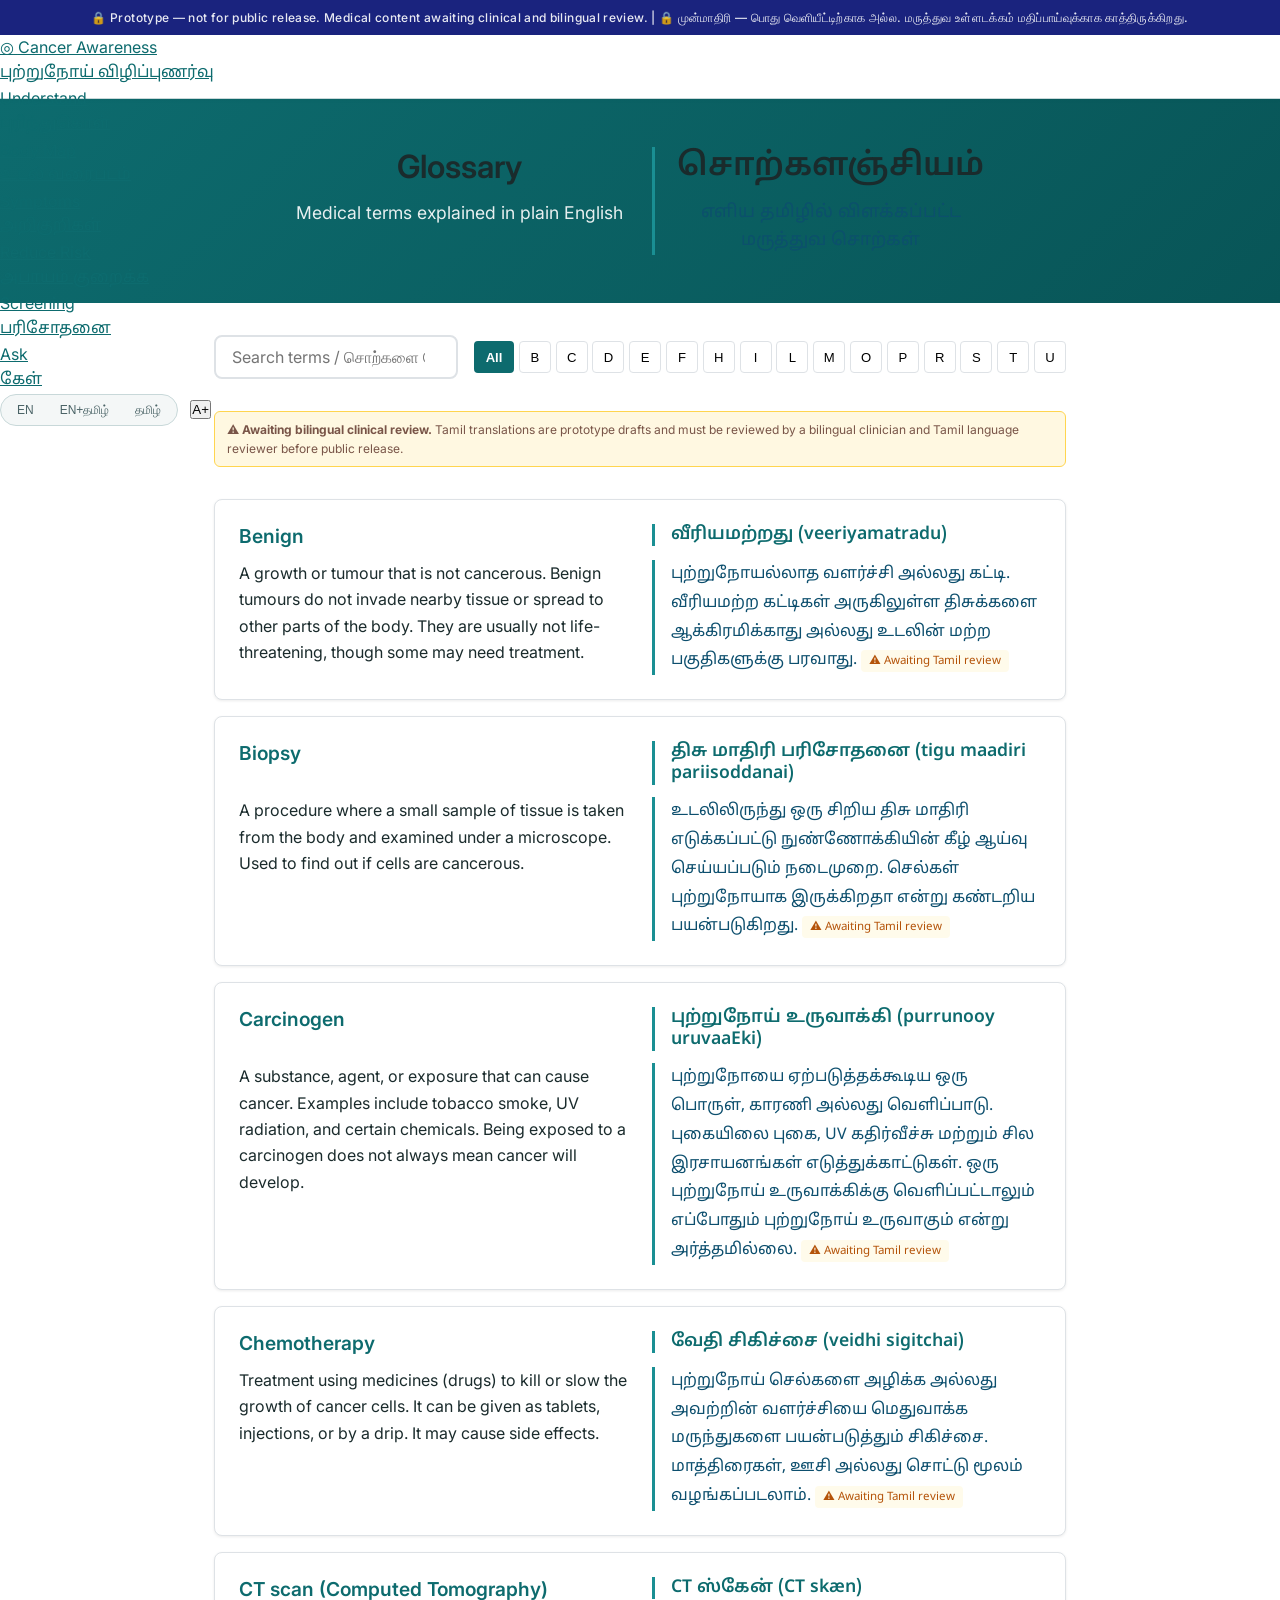
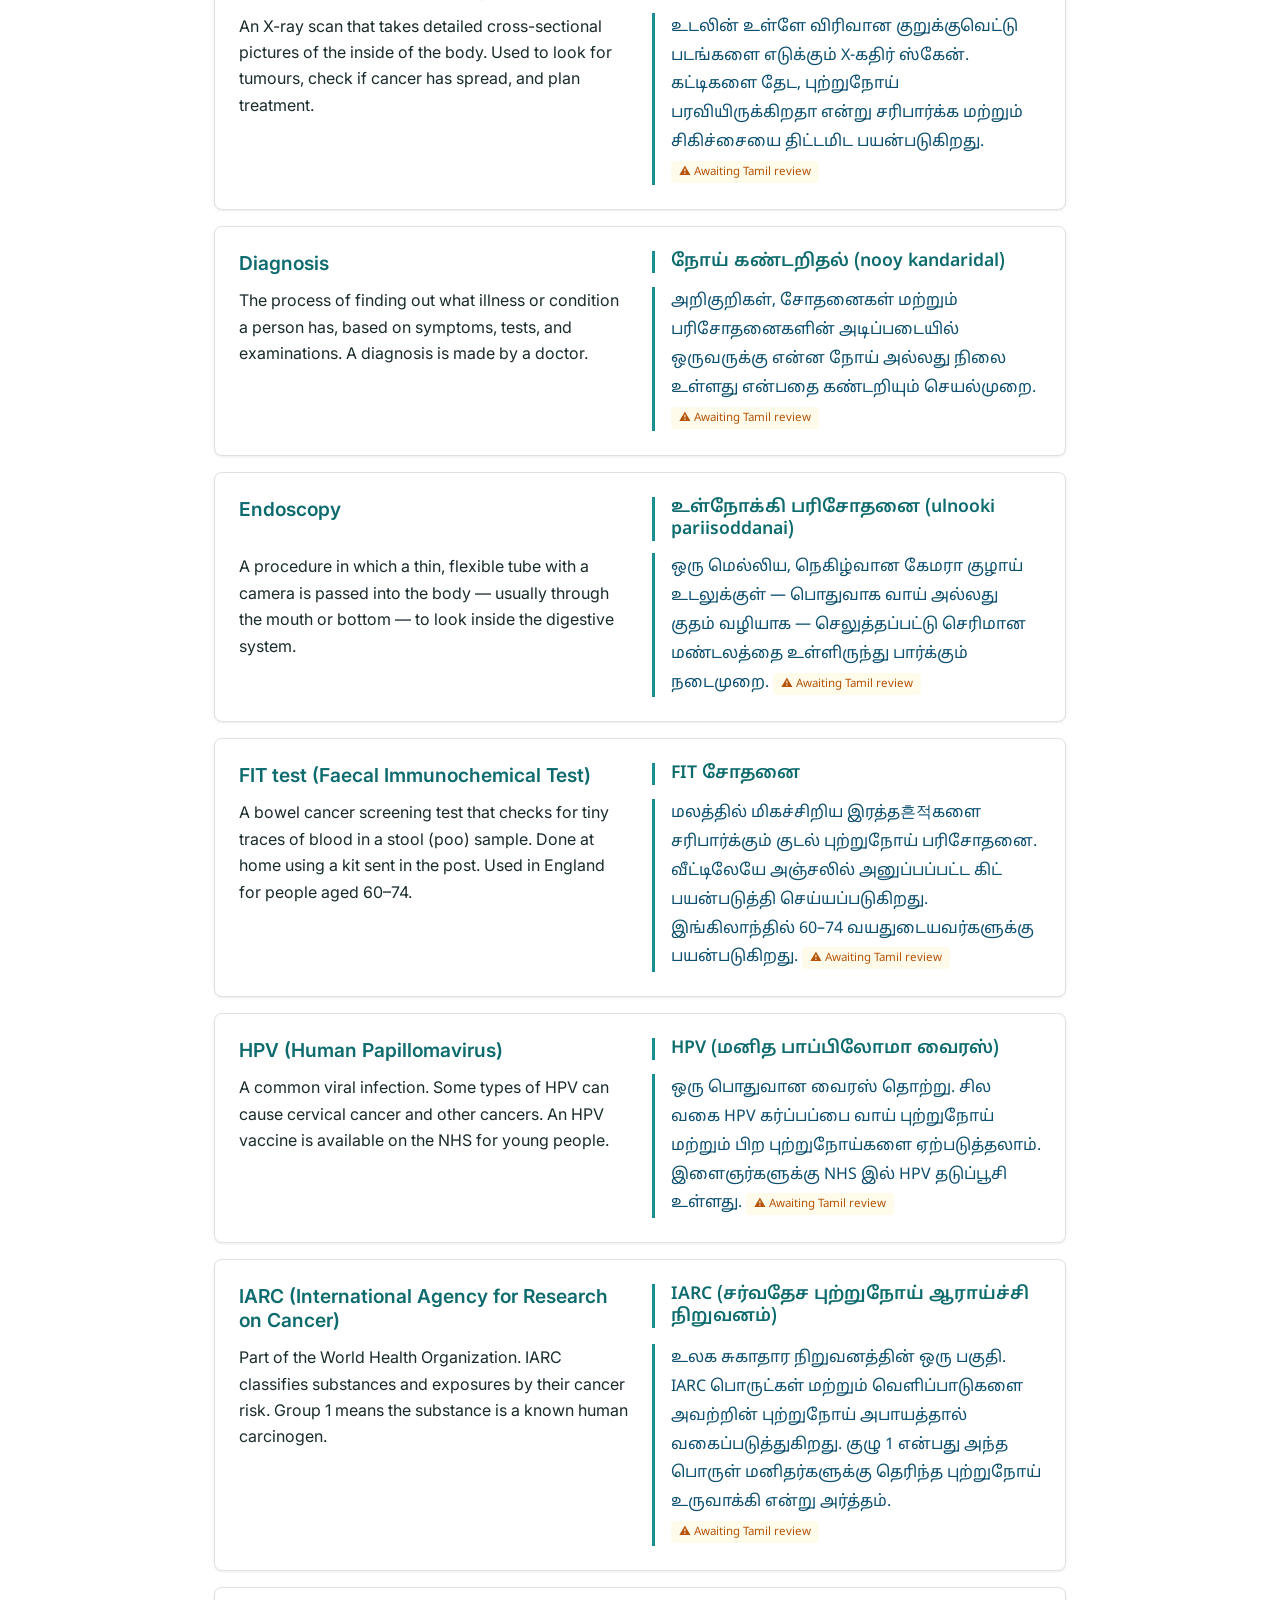
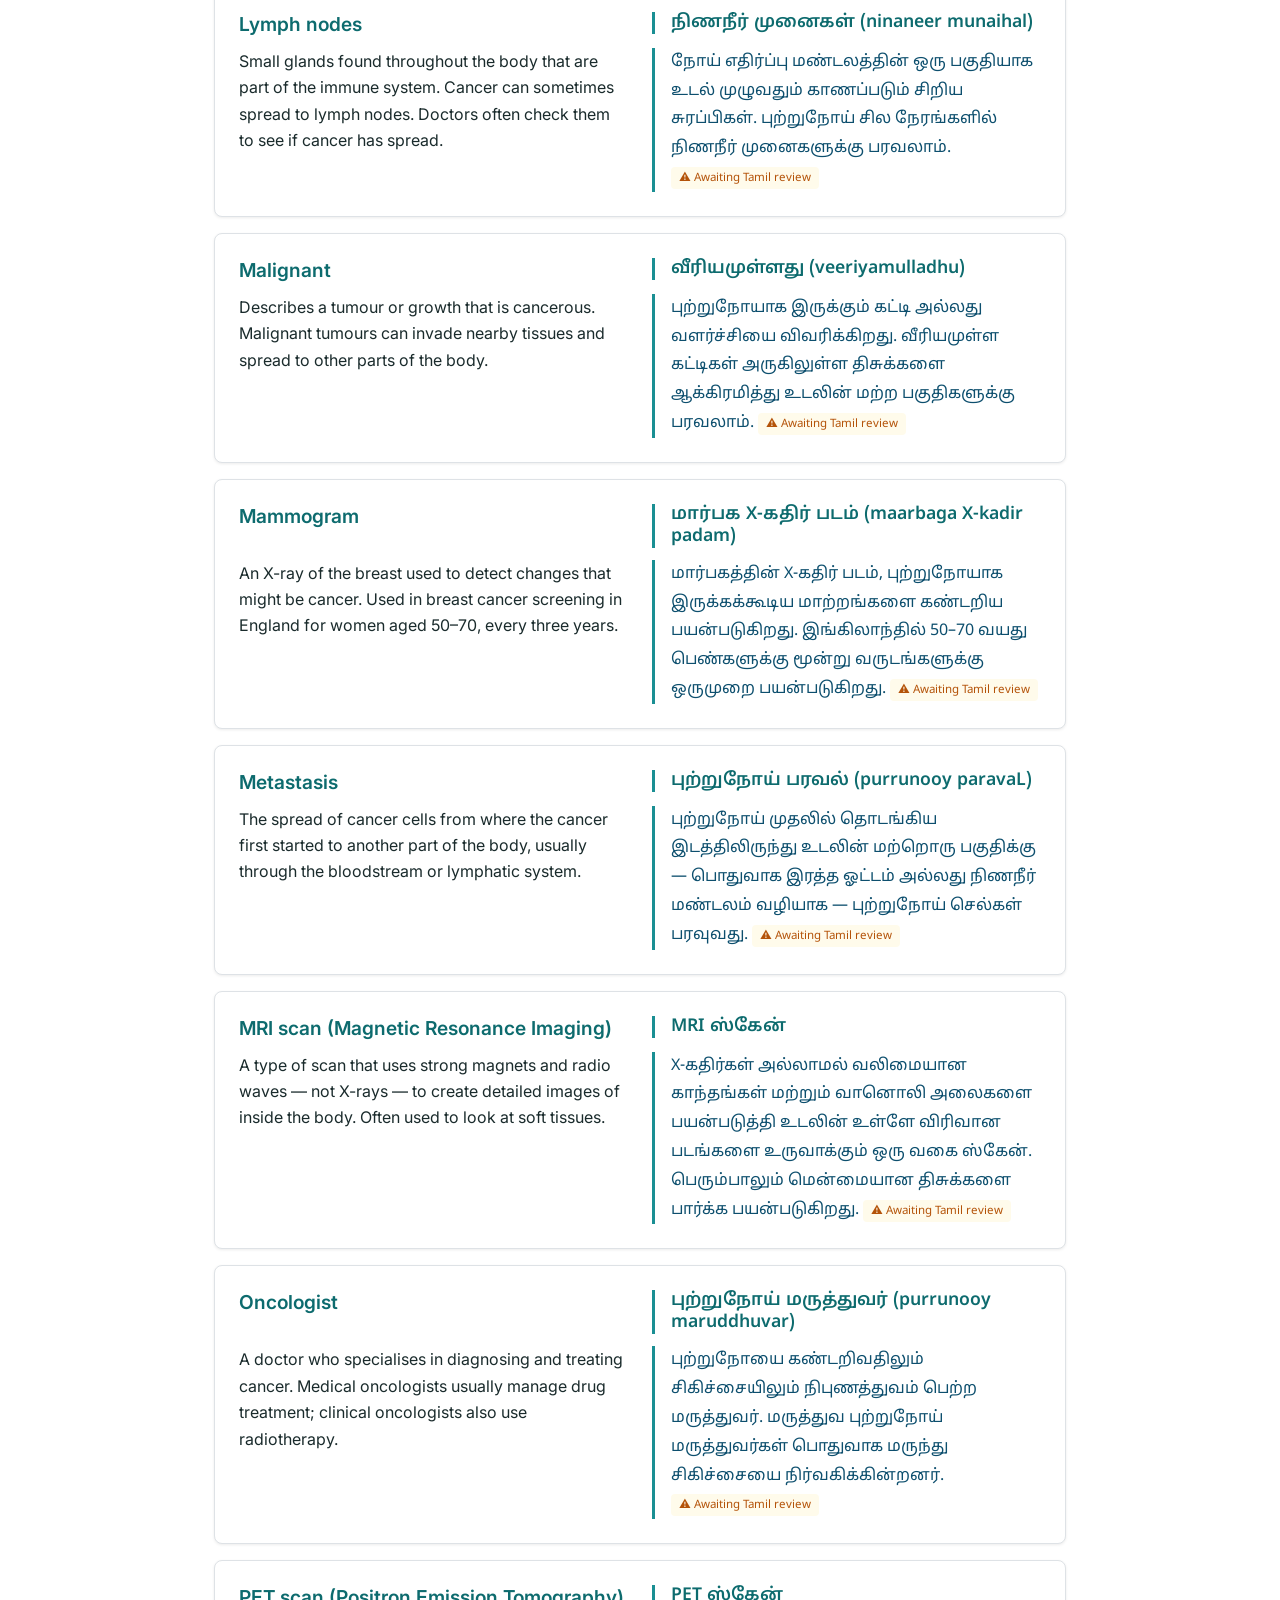
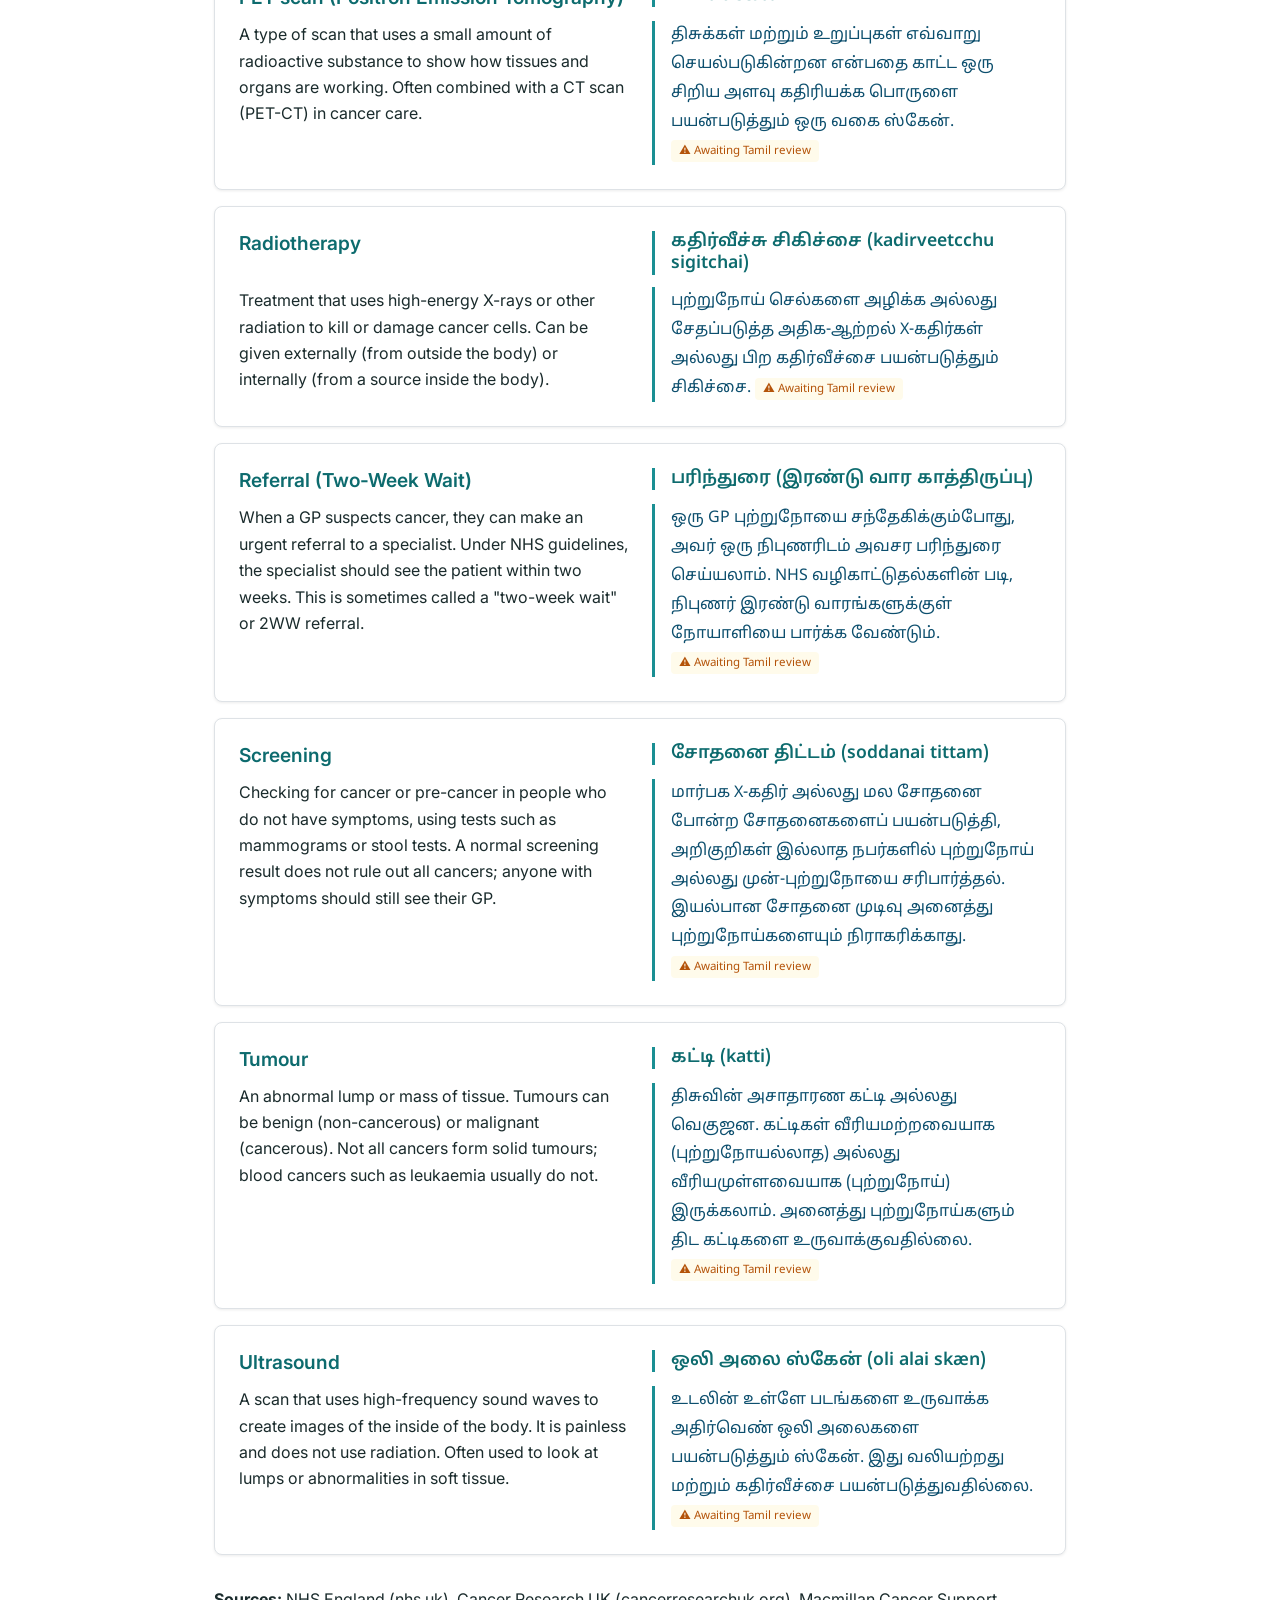
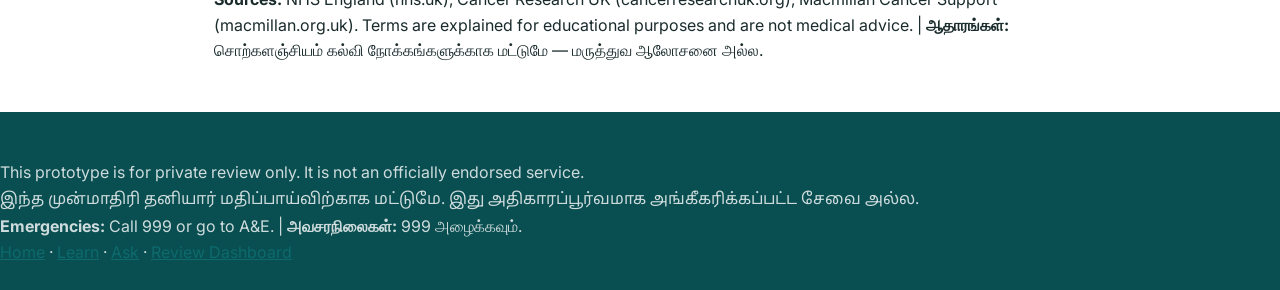
==== pages/glossary.html @ ce764e9f "Add files via upload" ====
<!DOCTYPE html>
<html lang="en" data-lang="both" data-text-size="normal">
<head>
<meta charset="UTF-8">
<meta name="viewport" content="width=device-width,initial-scale=1">
<title>Glossary / சொற்களஞ்சியம் — Cancer Awareness</title>
<link rel="preconnect" href="https://fonts.googleapis.com">
<link href="https://fonts.googleapis.com/css2?family=Inter:wght@400;500;600;700&family=Noto+Sans+Tamil:wght@400;500;600&display=swap" rel="stylesheet">
<link rel="stylesheet" href="../css/style.css">
</head>
<body>
<a href="#main-content" class="skip-link">Skip to main content</a>

<div class="prototype-notice" role="banner">
  🔒 Prototype — not for public release. Medical content awaiting clinical and bilingual review.
  | 🔒 முன்மாதிரி — பொது வெளியீட்டிற்காக அல்ல. மருத்துவ உள்ளடக்கம் மதிப்பாய்வுக்காக காத்திருக்கிறது.
</div>

<header class="site-header" role="banner">
  <a href="../index.html" class="logo-link" aria-label="Cancer Awareness — Home">
    <span class="logo-mark" aria-hidden="true">◎</span>
    <span class="logo-en">Cancer Awareness</span>
    <span class="logo-ta ta-only">புற்றுநோய் விழிப்புணர்வு</span>
  </a>
  <nav aria-label="Main navigation">
    <ul class="nav-links" role="list">
      <li><a href="../pages/understand.html"><span class="en-only">Understand</span><span class="ta-only">புரிந்துகொள்</span></a></li>
      <li><a href="../pages/body-map.html"><span class="en-only">Body Map</span><span class="ta-only">உடல் வரைபடம்</span></a></li>
      <li><a href="../pages/symptoms.html"><span class="en-only">Symptoms</span><span class="ta-only">அறிகுறிகள்</span></a></li>
      <li><a href="../pages/risk.html"><span class="en-only">Reduce Risk</span><span class="ta-only">அபாயம் குறைக்க</span></a></li>
      <li><a href="../pages/screening.html"><span class="en-only">Screening</span><span class="ta-only">பரிசோதனை</span></a></li>
      <li><a href="../pages/ask.html"><span class="en-only">Ask</span><span class="ta-only">கேள்</span></a></li>
    </ul>
  </nav>
  <div class="header-controls">
    <div class="lang-switcher" role="group" aria-label="Language / மொழி">
      <button class="lang-btn" data-lang="en" aria-pressed="false">EN</button>
      <button class="lang-btn" data-lang="both" aria-pressed="true">EN+தமிழ்</button>
      <button class="lang-btn" data-lang="ta" aria-pressed="false">தமிழ்</button>
    </div>
    <button class="text-size-btn" id="text-size-btn" aria-label="Increase text size">A+</button>
    <button class="nav-toggle" id="nav-toggle" aria-expanded="false" aria-controls="mobile-nav" aria-label="Open menu">☰</button>
  </div>
</header>

<main id="main-content">

<div class="page-hero" style="background:linear-gradient(135deg,#0D6B6E 0%,#085557 100%);color:white;padding:3rem 2rem;text-align:center">
  <div class="bilingual-pair" style="max-width:700px;margin:0 auto">
    <div class="bilingual-en">
      <h1 style="font-size:2rem;margin-bottom:.75rem">Glossary</h1>
      <p style="font-size:1.1rem;opacity:.9">Medical terms explained in plain English</p>
    </div>
    <div class="bilingual-ta">
      <h1 style="font-size:2rem;margin-bottom:.75rem;font-family:var(--font-ta)">சொற்களஞ்சியம்</h1>
      <p style="font-size:1.1rem;opacity:.9;font-family:var(--font-ta)">எளிய தமிழில் விளக்கப்பட்ட மருத்துவ சொற்கள்</p>
    </div>
  </div>
</div>

<!-- Search & filter -->
<div style="max-width:900px;margin:2rem auto;padding:0 1.5rem">
  <div style="display:flex;gap:1rem;flex-wrap:wrap;align-items:center;margin-bottom:2rem">
    <input type="search" id="glossary-search" placeholder="Search terms / சொற்களை தேடுங்கள்…"
      aria-label="Search glossary" autocomplete="off"
      style="flex:1;min-width:200px;font-size:1rem;padding:.6rem 1rem;border:2px solid #DEE2E6;border-radius:8px;font-family:inherit">
    <div role="group" aria-label="Filter by letter">
      <div id="alpha-filter" style="display:flex;flex-wrap:wrap;gap:.3rem"></div>
    </div>
  </div>

  <div class="review-notice" role="note" style="margin-bottom:2rem">
    ⚠️ <strong>Awaiting bilingual clinical review.</strong>
    Tamil translations are prototype drafts and must be reviewed by a bilingual clinician and Tamil language reviewer before public release.
  </div>

  <div id="glossary-list" role="list" aria-live="polite" aria-label="Glossary terms"></div>
  <p id="no-results" style="display:none;text-align:center;color:#6B7280;padding:2rem">
    No matching terms found. / பொருந்தும் சொற்கள் எதுவும் இல்லை.
  </p>
</div>

<div style="max-width:900px;margin:0 auto 3rem;padding:0 1.5rem">
  <div class="source-citation">
    <strong>Sources:</strong>
    NHS England (nhs.uk), Cancer Research UK (cancerresearchuk.org), Macmillan Cancer Support (macmillan.org.uk).
    Terms are explained for educational purposes and are not medical advice.
    | <strong>ஆதாரங்கள்:</strong> சொற்களஞ்சியம் கல்வி நோக்கங்களுக்காக மட்டுமே — மருத்துவ ஆலோசனை அல்ல.
  </div>
</div>

</main>

<footer class="site-footer">
  <div class="footer-inner">
    <p class="en-only">This prototype is for private review only. It is not an officially endorsed service.</p>
    <p class="ta-only" lang="ta">இந்த முன்மாதிரி தனியார் மதிப்பாய்விற்காக மட்டுமே. இது அதிகாரப்பூர்வமாக அங்கீகரிக்கப்பட்ட சேவை அல்ல.</p>
    <p><strong>Emergencies:</strong> Call 999 or go to A&amp;E. | <strong>அவசரநிலைகள்:</strong> 999 அழைக்கவும்.</p>
    <nav aria-label="Footer navigation">
      <a href="../index.html">Home</a> · <a href="understand.html">Learn</a> · <a href="ask.html">Ask</a> · <a href="../review/dashboard.html">Review Dashboard</a>
    </nav>
  </div>
</footer>

<script src="../js/app.js"></script>
<script>
// ---- Glossary data -------------------------------------------------------
const TERMS = [
  {
    en:'Benign',ta:'வீரியமற்றது (veeriyamatradu)',
    defEn:'A growth or tumour that is not cancerous. Benign tumours do not invade nearby tissue or spread to other parts of the body. They are usually not life-threatening, though some may need treatment.',
    defTa:'புற்றுநோயல்லாத வளர்ச்சி அல்லது கட்டி. வீரியமற்ற கட்டிகள் அருகிலுள்ள திசுக்களை ஆக்கிரமிக்காது அல்லது உடலின் மற்ற பகுதிகளுக்கு பரவாது.'
  },
  {
    en:'Biopsy',ta:'திசு மாதிரி பரிசோதனை (tigu maadiri pariisoddanai)',
    defEn:'A procedure where a small sample of tissue is taken from the body and examined under a microscope. Used to find out if cells are cancerous.',
    defTa:'உடலிலிருந்து ஒரு சிறிய திசு மாதிரி எடுக்கப்பட்டு நுண்ணோக்கியின் கீழ் ஆய்வு செய்யப்படும் நடைமுறை. செல்கள் புற்றுநோயாக இருக்கிறதா என்று கண்டறிய பயன்படுகிறது.'
  },
  {
    en:'Carcinogen',ta:'புற்றுநோய் உருவாக்கி (purrunooy uruvaaEki)',
    defEn:'A substance, agent, or exposure that can cause cancer. Examples include tobacco smoke, UV radiation, and certain chemicals. Being exposed to a carcinogen does not always mean cancer will develop.',
    defTa:'புற்றுநோயை ஏற்படுத்தக்கூடிய ஒரு பொருள், காரணி அல்லது வெளிப்பாடு. புகையிலை புகை, UV கதிர்வீச்சு மற்றும் சில இரசாயனங்கள் எடுத்துக்காட்டுகள். ஒரு புற்றுநோய் உருவாக்கிக்கு வெளிப்பட்டாலும் எப்போதும் புற்றுநோய் உருவாகும் என்று அர்த்தமில்லை.'
  },
  {
    en:'Chemotherapy',ta:'வேதி சிகிச்சை (veidhi sigitchai)',
    defEn:'Treatment using medicines (drugs) to kill or slow the growth of cancer cells. It can be given as tablets, injections, or by a drip. It may cause side effects.',
    defTa:'புற்றுநோய் செல்களை அழிக்க அல்லது அவற்றின் வளர்ச்சியை மெதுவாக்க மருந்துகளை பயன்படுத்தும் சிகிச்சை. மாத்திரைகள், ஊசி அல்லது சொட்டு மூலம் வழங்கப்படலாம்.'
  },
  {
    en:'CT scan (Computed Tomography)',ta:'CT ஸ்கேன் (CT skæn)',
    defEn:'An X-ray scan that takes detailed cross-sectional pictures of the inside of the body. Used to look for tumours, check if cancer has spread, and plan treatment.',
    defTa:'உடலின் உள்ளே விரிவான குறுக்குவெட்டு படங்களை எடுக்கும் X-கதிர் ஸ்கேன். கட்டிகளை தேட, புற்றுநோய் பரவியிருக்கிறதா என்று சரிபார்க்க மற்றும் சிகிச்சையை திட்டமிட பயன்படுகிறது.'
  },
  {
    en:'Diagnosis',ta:'நோய் கண்டறிதல் (nooy kandaridal)',
    defEn:'The process of finding out what illness or condition a person has, based on symptoms, tests, and examinations. A diagnosis is made by a doctor.',
    defTa:'அறிகுறிகள், சோதனைகள் மற்றும் பரிசோதனைகளின் அடிப்படையில் ஒருவருக்கு என்ன நோய் அல்லது நிலை உள்ளது என்பதை கண்டறியும் செயல்முறை.'
  },
  {
    en:'Endoscopy',ta:'உள்நோக்கி பரிசோதனை (ulnooki pariisoddanai)',
    defEn:'A procedure in which a thin, flexible tube with a camera is passed into the body — usually through the mouth or bottom — to look inside the digestive system.',
    defTa:'ஒரு மெல்லிய, நெகிழ்வான கேமரா குழாய் உடலுக்குள் — பொதுவாக வாய் அல்லது குதம் வழியாக — செலுத்தப்பட்டு செரிமான மண்டலத்தை உள்ளிருந்து பார்க்கும் நடைமுறை.'
  },
  {
    en:'FIT test (Faecal Immunochemical Test)',ta:'FIT சோதனை',
    defEn:'A bowel cancer screening test that checks for tiny traces of blood in a stool (poo) sample. Done at home using a kit sent in the post. Used in England for people aged 60–74.',
    defTa:'மலத்தில் மிகச்சிறிய இரத்த흔적களை சரிபார்க்கும் குடல் புற்றுநோய் பரிசோதனை. வீட்டிலேயே அஞ்சலில் அனுப்பப்பட்ட கிட் பயன்படுத்தி செய்யப்படுகிறது. இங்கிலாந்தில் 60–74 வயதுடையவர்களுக்கு பயன்படுகிறது.'
  },
  {
    en:'HPV (Human Papillomavirus)',ta:'HPV (மனித பாப்பிலோமா வைரஸ்)',
    defEn:'A common viral infection. Some types of HPV can cause cervical cancer and other cancers. An HPV vaccine is available on the NHS for young people.',
    defTa:'ஒரு பொதுவான வைரஸ் தொற்று. சில வகை HPV கர்ப்பப்பை வாய் புற்றுநோய் மற்றும் பிற புற்றுநோய்களை ஏற்படுத்தலாம். இளைஞர்களுக்கு NHS இல் HPV தடுப்பூசி உள்ளது.'
  },
  {
    en:'IARC (International Agency for Research on Cancer)',ta:'IARC (சர்வதேச புற்றுநோய் ஆராய்ச்சி நிறுவனம்)',
    defEn:'Part of the World Health Organization. IARC classifies substances and exposures by their cancer risk. Group 1 means the substance is a known human carcinogen.',
    defTa:'உலக சுகாதார நிறுவனத்தின் ஒரு பகுதி. IARC பொருட்கள் மற்றும் வெளிப்பாடுகளை அவற்றின் புற்றுநோய் அபாயத்தால் வகைப்படுத்துகிறது. குழு 1 என்பது அந்த பொருள் மனிதர்களுக்கு தெரிந்த புற்றுநோய் உருவாக்கி என்று அர்த்தம்.'
  },
  {
    en:'Lymph nodes',ta:'நிணநீர் முனைகள் (ninaneer munaihal)',
    defEn:'Small glands found throughout the body that are part of the immune system. Cancer can sometimes spread to lymph nodes. Doctors often check them to see if cancer has spread.',
    defTa:'நோய் எதிர்ப்பு மண்டலத்தின் ஒரு பகுதியாக உடல் முழுவதும் காணப்படும் சிறிய சுரப்பிகள். புற்றுநோய் சில நேரங்களில் நிணநீர் முனைகளுக்கு பரவலாம்.'
  },
  {
    en:'Malignant',ta:'வீரியமுள்ளது (veeriyamulladhu)',
    defEn:'Describes a tumour or growth that is cancerous. Malignant tumours can invade nearby tissues and spread to other parts of the body.',
    defTa:'புற்றுநோயாக இருக்கும் கட்டி அல்லது வளர்ச்சியை விவரிக்கிறது. வீரியமுள்ள கட்டிகள் அருகிலுள்ள திசுக்களை ஆக்கிரமித்து உடலின் மற்ற பகுதிகளுக்கு பரவலாம்.'
  },
  {
    en:'Mammogram',ta:'மார்பக X-கதிர் படம் (maarbaga X-kadir padam)',
    defEn:'An X-ray of the breast used to detect changes that might be cancer. Used in breast cancer screening in England for women aged 50–70, every three years.',
    defTa:'மார்பகத்தின் X-கதிர் படம், புற்றுநோயாக இருக்கக்கூடிய மாற்றங்களை கண்டறிய பயன்படுகிறது. இங்கிலாந்தில் 50–70 வயது பெண்களுக்கு மூன்று வருடங்களுக்கு ஒருமுறை பயன்படுகிறது.'
  },
  {
    en:'Metastasis',ta:'புற்றுநோய் பரவல் (purrunooy paravaL)',
    defEn:'The spread of cancer cells from where the cancer first started to another part of the body, usually through the bloodstream or lymphatic system.',
    defTa:'புற்றுநோய் முதலில் தொடங்கிய இடத்திலிருந்து உடலின் மற்றொரு பகுதிக்கு — பொதுவாக இரத்த ஓட்டம் அல்லது நிணநீர் மண்டலம் வழியாக — புற்றுநோய் செல்கள் பரவுவது.'
  },
  {
    en:'MRI scan (Magnetic Resonance Imaging)',ta:'MRI ஸ்கேன்',
    defEn:'A type of scan that uses strong magnets and radio waves — not X-rays — to create detailed images of inside the body. Often used to look at soft tissues.',
    defTa:'X-கதிர்கள் அல்லாமல் வலிமையான காந்தங்கள் மற்றும் வானொலி அலைகளை பயன்படுத்தி உடலின் உள்ளே விரிவான படங்களை உருவாக்கும் ஒரு வகை ஸ்கேன். பெரும்பாலும் மென்மையான திசுக்களை பார்க்க பயன்படுகிறது.'
  },
  {
    en:'Oncologist',ta:'புற்றுநோய் மருத்துவர் (purrunooy maruddhuvar)',
    defEn:'A doctor who specialises in diagnosing and treating cancer. Medical oncologists usually manage drug treatment; clinical oncologists also use radiotherapy.',
    defTa:'புற்றுநோயை கண்டறிவதிலும் சிகிச்சையிலும் நிபுணத்துவம் பெற்ற மருத்துவர். மருத்துவ புற்றுநோய் மருத்துவர்கள் பொதுவாக மருந்து சிகிச்சையை நிர்வகிக்கின்றனர்.'
  },
  {
    en:'PET scan (Positron Emission Tomography)',ta:'PET ஸ்கேன்',
    defEn:'A type of scan that uses a small amount of radioactive substance to show how tissues and organs are working. Often combined with a CT scan (PET-CT) in cancer care.',
    defTa:'திசுக்கள் மற்றும் உறுப்புகள் எவ்வாறு செயல்படுகின்றன என்பதை காட்ட ஒரு சிறிய அளவு கதிரியக்க பொருளை பயன்படுத்தும் ஒரு வகை ஸ்கேன்.'
  },
  {
    en:'Radiotherapy',ta:'கதிர்வீச்சு சிகிச்சை (kadirveetcchu sigitchai)',
    defEn:'Treatment that uses high-energy X-rays or other radiation to kill or damage cancer cells. Can be given externally (from outside the body) or internally (from a source inside the body).',
    defTa:'புற்றுநோய் செல்களை அழிக்க அல்லது சேதப்படுத்த அதிக-ஆற்றல் X-கதிர்கள் அல்லது பிற கதிர்வீச்சை பயன்படுத்தும் சிகிச்சை.'
  },
  {
    en:'Referral (Two-Week Wait)',ta:'பரிந்துரை (இரண்டு வார காத்திருப்பு)',
    defEn:'When a GP suspects cancer, they can make an urgent referral to a specialist. Under NHS guidelines, the specialist should see the patient within two weeks. This is sometimes called a "two-week wait" or 2WW referral.',
    defTa:'ஒரு GP புற்றுநோயை சந்தேகிக்கும்போது, அவர் ஒரு நிபுணரிடம் அவசர பரிந்துரை செய்யலாம். NHS வழிகாட்டுதல்களின் படி, நிபுணர் இரண்டு வாரங்களுக்குள் நோயாளியை பார்க்க வேண்டும்.'
  },
  {
    en:'Screening',ta:'சோதனை திட்டம் (soddanai tittam)',
    defEn:'Checking for cancer or pre-cancer in people who do not have symptoms, using tests such as mammograms or stool tests. A normal screening result does not rule out all cancers; anyone with symptoms should still see their GP.',
    defTa:'மார்பக X-கதிர் அல்லது மல சோதனை போன்ற சோதனைகளைப் பயன்படுத்தி, அறிகுறிகள் இல்லாத நபர்களில் புற்றுநோய் அல்லது முன்-புற்றுநோயை சரிபார்த்தல். இயல்பான சோதனை முடிவு அனைத்து புற்றுநோய்களையும் நிராகரிக்காது.'
  },
  {
    en:'Tumour',ta:'கட்டி (katti)',
    defEn:'An abnormal lump or mass of tissue. Tumours can be benign (non-cancerous) or malignant (cancerous). Not all cancers form solid tumours; blood cancers such as leukaemia usually do not.',
    defTa:'திசுவின் அசாதாரண கட்டி அல்லது வெகுஜன. கட்டிகள் வீரியமற்றவையாக (புற்றுநோயல்லாத) அல்லது வீரியமுள்ளவையாக (புற்றுநோய்) இருக்கலாம். அனைத்து புற்றுநோய்களும் திட கட்டிகளை உருவாக்குவதில்லை.'
  },
  {
    en:'Ultrasound',ta:'ஒலி அலை ஸ்கேன் (oli alai skæn)',
    defEn:'A scan that uses high-frequency sound waves to create images of the inside of the body. It is painless and does not use radiation. Often used to look at lumps or abnormalities in soft tissue.',
    defTa:'உடலின் உள்ளே படங்களை உருவாக்க அதிர்வெண் ஒலி அலைகளை பயன்படுத்தும் ஸ்கேன். இது வலியற்றது மற்றும் கதிர்வீச்சை பயன்படுத்துவதில்லை.'
  },
];

// ---- Render glossary -----------------------------------------------------
const list = document.getElementById('glossary-list');
const noResults = document.getElementById('no-results');
const alphaFilter = document.getElementById('alpha-filter');

// Alpha buttons
const letters = [...new Set(TERMS.map(t=>t.en[0].toUpperCase()))].sort();
letters.forEach(l=>{
  const btn = document.createElement('button');
  btn.textContent = l;
  btn.setAttribute('aria-label', `Filter by letter ${l}`);
  btn.style.cssText='min-width:2rem;min-height:2rem;padding:.25rem .5rem;border:1px solid #DEE2E6;border-radius:4px;background:#fff;cursor:pointer;font-size:.82rem;font-weight:500';
  btn.addEventListener('click', ()=>{
    document.getElementById('glossary-search').value = '';
    renderGlossary(l);
    document.querySelectorAll('#alpha-filter button').forEach(b=>b.setAttribute('aria-pressed','false'));
    btn.setAttribute('aria-pressed','true');
  });
  alphaFilter.appendChild(btn);
});
// All button
const allBtn = document.createElement('button');
allBtn.textContent='All';
allBtn.setAttribute('aria-label','Show all terms');
allBtn.style.cssText='min-width:2.5rem;min-height:2rem;padding:.25rem .6rem;border:2px solid var(--clr-primary);border-radius:4px;background:var(--clr-primary);color:white;cursor:pointer;font-size:.82rem;font-weight:600';
allBtn.addEventListener('click', ()=>{
  document.getElementById('glossary-search').value = '';
  renderGlossary('');
  document.querySelectorAll('#alpha-filter button').forEach(b=>b.setAttribute('aria-pressed','false'));
  allBtn.setAttribute('aria-pressed','true');
});
alphaFilter.prepend(allBtn);

function renderGlossary(filter='') {
  list.innerHTML = '';
  const query = filter.length === 1
    ? TERMS.filter(t => t.en[0].toUpperCase() === filter)
    : TERMS.filter(t => {
        if (!filter) return true;
        const q = filter.toLowerCase();
        return t.en.toLowerCase().includes(q) || t.ta.toLowerCase().includes(q)
            || t.defEn.toLowerCase().includes(q) || t.defTa.toLowerCase().includes(q);
      });
  if (!query.length) { noResults.style.display='block'; return; }
  noResults.style.display='none';
  query.forEach(term => {
    const card = document.createElement('div');
    card.role = 'listitem';
    card.style.cssText='border:1px solid #DEE2E6;border-radius:8px;padding:1.5rem;margin-bottom:1rem;background:#fff;box-shadow:0 1px 3px rgba(0,0,0,.08)';
    card.innerHTML = `
      <div class="bilingual-pair" style="margin-bottom:.75rem">
        <div class="bilingual-en">
          <h2 class="en-only" style="font-size:1.2rem;color:var(--clr-primary);margin:0">${term.en}</h2>
        </div>
        <div class="bilingual-ta">
          <h2 class="ta-only" style="font-size:1.1rem;color:var(--clr-primary);margin:0;font-family:var(--font-ta)">${term.ta}</h2>
        </div>
      </div>
      <div class="bilingual-pair">
        <div class="bilingual-en">
          <p class="en-only" style="line-height:1.65">${term.defEn}</p>
        </div>
        <div class="bilingual-ta">
          <p class="ta-only" style="font-family:var(--font-ta);line-height:1.8">${term.defTa} <span style="font-size:.72rem;background:#FFFBEB;color:#B45309;padding:.25rem .5rem;border-radius:4px;white-space:nowrap">⚠️ Awaiting Tamil review</span></p>
        </div>
      </div>
    `;
    list.appendChild(card);
  });
  // Apply current language visibility
  if(window.CA) window.CA.LangManager.set(window.CA.LangManager.get());
}

renderGlossary('');

// Search
document.getElementById('glossary-search').addEventListener('input', e=>{
  renderGlossary(e.target.value.trim());
  document.querySelectorAll('#alpha-filter button').forEach(b=>b.setAttribute('aria-pressed','false'));
  allBtn.setAttribute('aria-pressed', e.target.value.trim() === '' ? 'true' : 'false');
});
</script>

<!-- Mobile bottom nav -->
<nav class="mobile-bottom-nav" aria-label="Quick navigation">
  <div class="mobile-bottom-nav-inner">
    <a href="../index.html" class="mobile-nav-item" aria-label="Home">
      <svg viewBox="0 0 24 24" fill="none" stroke="currentColor" stroke-width="2" aria-hidden="true"><path d="M3 9l9-7 9 7v11a2 2 0 01-2 2H5a2 2 0 01-2-2z"/></svg>
      <span>Home</span>
    </a>
    <a href="body-map.html" class="mobile-nav-item" aria-label="Body map">
      <svg viewBox="0 0 24 24" fill="none" stroke="currentColor" stroke-width="2" aria-hidden="true"><circle cx="12" cy="6" r="3"/><path d="M12 9v6m-4 3h8"/></svg>
      <span>Body</span>
    </a>
    <a href="symptoms.html" class="mobile-nav-item" aria-label="Symptoms">
      <svg viewBox="0 0 24 24" fill="none" stroke="currentColor" stroke-width="2" aria-hidden="true"><path d="M12 2v20M2 12h20"/></svg>
      <span>Symptoms</span>
    </a>
    <a href="ask.html" class="mobile-nav-item" aria-label="Ask">
      <svg viewBox="0 0 24 24" fill="none" stroke="currentColor" stroke-width="2" aria-hidden="true"><path d="M21 15a2 2 0 01-2 2H7l-4 4V5a2 2 0 012-2h14a2 2 0 012 2z"/></svg>
      <span>Ask</span>
    </a>
  </div>
</nav>
</body>
</html>
---- css/style.css ----
/* ================================================================
   Cancer Awareness App — Prof Anguraj Sadanandam
   Design System — v0.1 (prototype, not for public release)
   ================================================================ */

/* --- Google Fonts: Inter + Noto Sans Tamil --- */
@import url('https://fonts.googleapis.com/css2?family=Inter:wght@300;400;500;600;700&family=Noto+Sans+Tamil:wght@300;400;500;600;700&display=swap');

/* --- CSS Custom Properties (Design Tokens) --- */
:root {
  /* Colour palette */
  --clr-primary:        #0D6B6E; /* Deep teal – primary brand colour */
  --clr-primary-light:  #1A8F93;
  --clr-primary-dark:   #094E51;
  --clr-accent:         #E07B39; /* Warm amber */
  --clr-accent-light:   #F4A261;
  --clr-warn:           #C0392B;
  --clr-warn-light:     #E8A09A;
  --clr-success:        #2E7D32;
  --clr-surface:        #FFFFFF;
  --clr-surface-alt:    #F4F7F7;
  --clr-surface-raised: #E8F4F5;
  --clr-border:         #C8D8D9;
  --clr-text-primary:   #1A2B2C;
  --clr-text-secondary: #4A6366;
  --clr-text-muted:     #7A9699;
  --clr-text-inverse:   #FFFFFF;
  --clr-tamil:          #0D4F6E; /* Slightly cooler for Tamil labels */

  /* Typography */
  --font-en:   'Inter', system-ui, sans-serif;
  --font-ta:   'Noto Sans Tamil', 'Inter', system-ui, sans-serif;
  --font-mono: 'Courier New', monospace;

  --text-xs:   0.75rem;
  --text-sm:   0.875rem;
  --text-base: 1rem;
  --text-md:   1.125rem;
  --text-lg:   1.25rem;
  --text-xl:   1.5rem;
  --text-2xl:  1.875rem;
  --text-3xl:  2.25rem;
  --text-4xl:  3rem;

  --lh-tight:  1.25;
  --lh-normal: 1.6;
  --lh-loose:  1.8;

  /* Spacing */
  --sp-1: 0.25rem;
  --sp-2: 0.5rem;
  --sp-3: 0.75rem;
  --sp-4: 1rem;
  --sp-5: 1.25rem;
  --sp-6: 1.5rem;
  --sp-8: 2rem;
  --sp-10: 2.5rem;
  --sp-12: 3rem;
  --sp-16: 4rem;
  --sp-20: 5rem;

  /* Radius */
  --radius-sm:  0.375rem;
  --radius-md:  0.75rem;
  --radius-lg:  1.25rem;
  --radius-xl:  2rem;
  --radius-full: 9999px;

  /* Shadows */
  --shadow-sm:  0 1px 3px rgba(13,107,110,0.08), 0 1px 2px rgba(0,0,0,0.04);
  --shadow-md:  0 4px 12px rgba(13,107,110,0.12), 0 2px 4px rgba(0,0,0,0.06);
  --shadow-lg:  0 8px 24px rgba(13,107,110,0.15), 0 4px 8px rgba(0,0,0,0.08);
  --shadow-focus: 0 0 0 3px rgba(13,107,110,0.35);

  /* Transitions */
  --transition-fast: 150ms ease;
  --transition-base: 250ms ease;
  --transition-slow: 400ms ease;

  /* Layout */
  --max-w-content: 72rem;
  --max-w-narrow:  48rem;
  --header-h: 4rem;
}

/* --- Dark mode (system preference) --- */
@media (prefers-color-scheme: dark) {
  :root {
    --clr-surface:        #0F1E20;
    --clr-surface-alt:    #172426;
    --clr-surface-raised: #1D2E30;
    --clr-border:         #2A4044;
    --clr-text-primary:   #E8F4F5;
    --clr-text-secondary: #9BBCBF;
    --clr-text-muted:     #6A9499;
    --clr-primary-light:  #22A8AD;
    --clr-accent-light:   #F5A96A;
  }
}

/* --- Reduced motion --- */
@media (prefers-reduced-motion: reduce) {
  *, *::before, *::after {
    animation-duration: 0.01ms !important;
    animation-iteration-count: 1 !important;
    transition-duration: 0.01ms !important;
  }
}

/* ================================================================
   RESET & BASE
   ================================================================ */
*, *::before, *::after { box-sizing: border-box; margin: 0; padding: 0; }

html {
  font-size: 16px;
  scroll-behavior: smooth;
  -webkit-text-size-adjust: 100%;
}

body {
  font-family: var(--font-en);
  font-size: var(--text-base);
  line-height: var(--lh-normal);
  color: var(--clr-text-primary);
  background: var(--clr-surface);
  min-height: 100vh;
}

/* Tamil language segments */
.ta, [lang="ta"] {
  font-family: var(--font-ta);
  line-height: var(--lh-loose);
}

img, svg { display: block; max-width: 100%; }
a { color: var(--clr-primary); text-decoration: underline; }
a:hover { color: var(--clr-primary-dark); }
a:focus-visible { outline: 3px solid var(--clr-primary); outline-offset: 3px; border-radius: 2px; }

h1,h2,h3,h4,h5,h6 {
  line-height: var(--lh-tight);
  font-weight: 600;
  color: var(--clr-text-primary);
}

/* ================================================================
   TYPOGRAPHY SCALE
   ================================================================ */
.text-xs    { font-size: var(--text-xs); }
.text-sm    { font-size: var(--text-sm); }
.text-base  { font-size: var(--text-base); }
.text-md    { font-size: var(--text-md); }
.text-lg    { font-size: var(--text-lg); }
.text-xl    { font-size: var(--text-xl); }
.text-2xl   { font-size: var(--text-2xl); }
.text-3xl   { font-size: var(--text-3xl); }
.text-4xl   { font-size: var(--text-4xl); }
.font-light { font-weight: 300; }
.font-normal{ font-weight: 400; }
.font-medium{ font-weight: 500; }
.font-semi  { font-weight: 600; }
.font-bold  { font-weight: 700; }
.text-muted { color: var(--clr-text-muted); }
.text-secondary { color: var(--clr-text-secondary); }
.text-primary-clr { color: var(--clr-primary); }

/* ================================================================
   LAYOUT UTILITIES
   ================================================================ */
.container {
  max-width: var(--max-w-content);
  margin: 0 auto;
  padding: 0 var(--sp-6);
}
.container-narrow {
  max-width: var(--max-w-narrow);
  margin: 0 auto;
  padding: 0 var(--sp-6);
}
.flex { display: flex; }
.flex-col { flex-direction: column; }
.items-center { align-items: center; }
.items-start  { align-items: flex-start; }
.justify-between { justify-content: space-between; }
.justify-center  { justify-content: center; }
.gap-2  { gap: var(--sp-2); }
.gap-3  { gap: var(--sp-3); }
.gap-4  { gap: var(--sp-4); }
.gap-6  { gap: var(--sp-6); }
.gap-8  { gap: var(--sp-8); }
.grid   { display: grid; }
.grid-2 { grid-template-columns: repeat(2, 1fr); }
.grid-3 { grid-template-columns: repeat(3, 1fr); }
.mt-auto { margin-top: auto; }

/* ================================================================
   HEADER / NAV
   ================================================================ */
.site-header {
  position: sticky;
  top: 0;
  z-index: 100;
  background: var(--clr-surface);
  border-bottom: 1px solid var(--clr-border);
  box-shadow: var(--shadow-sm);
  height: var(--header-h);
}
.header-inner {
  display: flex;
  align-items: center;
  justify-content: space-between;
  height: 100%;
  padding: 0 var(--sp-6);
  max-width: var(--max-w-content);
  margin: 0 auto;
}
.site-logo {
  display: flex;
  align-items: center;
  gap: var(--sp-3);
  text-decoration: none;
  color: inherit;
}
.logo-icon {
  width: 2.5rem;
  height: 2.5rem;
  border-radius: var(--radius-md);
  background: var(--clr-primary);
  display: flex;
  align-items: center;
  justify-content: center;
  color: white;
  font-size: 1.25rem;
  font-weight: 700;
  letter-spacing: -0.5px;
  flex-shrink: 0;
}
.logo-text-en {
  font-size: var(--text-sm);
  font-weight: 600;
  color: var(--clr-text-primary);
  line-height: 1.2;
}
.logo-text-ta {
  font-size: var(--text-xs);
  font-family: var(--font-ta);
  color: var(--clr-text-secondary);
  line-height: 1.4;
}
.header-controls {
  display: flex;
  align-items: center;
  gap: var(--sp-3);
}

/* Language switcher */
.lang-switcher {
  display: flex;
  background: var(--clr-surface-alt);
  border: 1px solid var(--clr-border);
  border-radius: var(--radius-full);
  padding: var(--sp-1);
  gap: 2px;
}
.lang-btn {
  border: none;
  background: transparent;
  border-radius: var(--radius-full);
  padding: var(--sp-1) var(--sp-3);
  font-size: var(--text-xs);
  font-weight: 500;
  cursor: pointer;
  color: var(--clr-text-secondary);
  transition: var(--transition-fast);
  white-space: nowrap;
}
.lang-btn.active {
  background: var(--clr-primary);
  color: white;
  box-shadow: var(--shadow-sm);
}
.lang-btn:hover:not(.active) {
  background: var(--clr-surface-raised);
  color: var(--clr-text-primary);
}
.lang-btn:focus-visible { outline: none; box-shadow: var(--shadow-focus); }

/* Mobile nav toggle */
.nav-toggle {
  display: none;
  border: none;
  background: transparent;
  cursor: pointer;
  padding: var(--sp-2);
  color: var(--clr-text-primary);
  border-radius: var(--radius-sm);
}
.nav-toggle:focus-visible { box-shadow: var(--shadow-focus); }

/* Main nav */
.main-nav { display: flex; align-items: center; gap: var(--sp-1); }
.nav-link {
  text-decoration: none;
  color: var(--clr-text-secondary);
  font-size: var(--text-sm);
  font-weight: 500;
  padding: var(--sp-2) var(--sp-3);
  border-radius: var(--radius-sm);
  transition: var(--transition-fast);
  white-space: nowrap;
}
.nav-link:hover, .nav-link.active {
  background: var(--clr-surface-raised);
  color: var(--clr-primary);
}
.nav-link:focus-visible { outline: none; box-shadow: var(--shadow-focus); }

/* ================================================================
   BUTTONS
   ================================================================ */
.btn {
  display: inline-flex;
  align-items: center;
  justify-content: center;
  gap: var(--sp-2);
  border: none;
  border-radius: var(--radius-md);
  font-family: inherit;
  font-weight: 500;
  cursor: pointer;
  text-decoration: none;
  transition: var(--transition-fast);
  white-space: nowrap;
  min-height: 2.75rem; /* 44px touch target */
  padding: var(--sp-3) var(--sp-6);
  font-size: var(--text-base);
}
.btn:focus-visible { outline: none; box-shadow: var(--shadow-focus); }

.btn-primary {
  background: var(--clr-primary);
  color: white;
}
.btn-primary:hover { background: var(--clr-primary-dark); color: white; }

.btn-accent {
  background: var(--clr-accent);
  color: white;
}
.btn-accent:hover { background: #c46d2e; color: white; }

.btn-outline {
  background: transparent;
  border: 2px solid var(--clr-primary);
  color: var(--clr-primary);
}
.btn-outline:hover {
  background: var(--clr-primary);
  color: white;
}

.btn-ghost {
  background: transparent;
  color: var(--clr-text-secondary);
}
.btn-ghost:hover { background: var(--clr-surface-alt); }

.btn-warn {
  background: var(--clr-warn);
  color: white;
}
.btn-warn:hover { background: #a93226; color: white; }

.btn-sm {
  min-height: 2rem;
  padding: var(--sp-2) var(--sp-4);
  font-size: var(--text-sm);
}
.btn-lg {
  min-height: 3.25rem;
  padding: var(--sp-4) var(--sp-8);
  font-size: var(--text-lg);
  border-radius: var(--radius-lg);
}

/* ================================================================
   CARDS
   ================================================================ */
.card {
  background: var(--clr-surface);
  border: 1px solid var(--clr-border);
  border-radius: var(--radius-lg);
  padding: var(--sp-6);
  box-shadow: var(--shadow-sm);
}
.card-raised {
  box-shadow: var(--shadow-md);
}
.card-interactive {
  cursor: pointer;
  transition: var(--transition-base);
  text-decoration: none;
  color: inherit;
  display: block;
}
.card-interactive:hover {
  box-shadow: var(--shadow-lg);
  transform: translateY(-2px);
  border-color: var(--clr-primary-light);
}
.card-interactive:focus-visible {
  outline: none;
  box-shadow: var(--shadow-focus);
}

/* ================================================================
   BILINGUAL LAYOUT
   ================================================================ */
/* In "bilingual" mode, show English then Tamil inline */
.bilingual-block {
  display: flex;
  flex-direction: column;
  gap: var(--sp-2);
}
/* On larger screens: side-by-side */
@media (min-width: 768px) {
  .bilingual-pair {
    display: grid;
    grid-template-columns: 1fr 1fr;
    gap: var(--sp-6);
    align-items: start;
  }
}
.bilingual-en { /* English column */ }
.bilingual-ta {
  font-family: var(--font-ta);
  color: var(--clr-tamil);
  border-left: 3px solid var(--clr-primary-light);
  padding-left: var(--sp-4);
}

/* Language display modes (controlled by JS on <html>) */
html[data-lang="en"] .ta-only { display: none !important; }
html[data-lang="ta"] .en-only { display: none !important; }
html[data-lang="both"] .ta-only,
html[data-lang="both"] .en-only { display: block; }

/* Quick shorthand */
.en-only {} 
.ta-only { font-family: var(--font-ta); }

/* ================================================================
   HERO SECTION
   ================================================================ */
.hero {
  background: linear-gradient(135deg, var(--clr-primary-dark) 0%, var(--clr-primary) 50%, var(--clr-primary-light) 100%);
  color: white;
  padding: var(--sp-16) 0;
  position: relative;
  overflow: hidden;
}
.hero::before {
  content: '';
  position: absolute;
  inset: 0;
  background: url("data:image/svg+xml,%3Csvg width='60' height='60' viewBox='0 0 60 60' xmlns='http://www.w3.org/2000/svg'%3E%3Cg fill='none' fill-rule='evenodd'%3E%3Cg fill='%23ffffff' fill-opacity='0.04'%3E%3Ccircle cx='30' cy='30' r='20'/%3E%3C/g%3E%3C/g%3E%3C/svg%3E");
  pointer-events: none;
}
.hero-content { position: relative; }
.hero h1 {
  color: white;
  font-size: clamp(var(--text-2xl), 5vw, var(--text-4xl));
  font-weight: 700;
  line-height: 1.1;
  margin-bottom: var(--sp-4);
}
.hero h1 .ta {
  display: block;
  font-size: 0.75em;
  font-weight: 400;
  opacity: 0.85;
  margin-top: var(--sp-2);
}
.hero p {
  font-size: var(--text-lg);
  opacity: 0.9;
  max-width: 36rem;
  margin-bottom: var(--sp-8);
}
.hero p .ta {
  display: block;
  font-family: var(--font-ta);
  font-size: 0.9em;
  margin-top: var(--sp-2);
  opacity: 0.85;
}

/* ================================================================
   WORRY BANNER
   ================================================================ */
.worry-banner {
  background: var(--clr-warn);
  color: white;
  padding: var(--sp-4) var(--sp-6);
  display: flex;
  align-items: center;
  gap: var(--sp-4);
  flex-wrap: wrap;
}
.worry-banner-text {
  flex: 1;
  font-weight: 500;
}
.worry-banner .ta {
  font-family: var(--font-ta);
  font-size: 0.9em;
  opacity: 0.9;
  display: block;
  margin-top: var(--sp-1);
}

/* ================================================================
   HOME PANELS (6 navigation cards)
   ================================================================ */
.home-panels {
  display: grid;
  grid-template-columns: repeat(auto-fit, minmax(17rem, 1fr));
  gap: var(--sp-6);
  padding: var(--sp-12) 0;
}
.panel-card {
  border-radius: var(--radius-xl);
  padding: var(--sp-8);
  display: flex;
  flex-direction: column;
  gap: var(--sp-4);
  text-decoration: none;
  color: inherit;
  transition: var(--transition-base);
  border: 1px solid var(--clr-border);
  background: var(--clr-surface);
  box-shadow: var(--shadow-sm);
}
.panel-card:hover {
  transform: translateY(-4px);
  box-shadow: var(--shadow-lg);
  border-color: var(--clr-primary-light);
}
.panel-card:focus-visible {
  outline: none;
  box-shadow: var(--shadow-focus);
}
.panel-icon {
  width: 3.5rem;
  height: 3.5rem;
  border-radius: var(--radius-lg);
  display: flex;
  align-items: center;
  justify-content: center;
  font-size: 1.75rem;
}
.panel-title-en {
  font-size: var(--text-lg);
  font-weight: 600;
  color: var(--clr-text-primary);
}
.panel-title-ta {
  font-family: var(--font-ta);
  font-size: var(--text-md);
  color: var(--clr-tamil);
  margin-top: var(--sp-1);
}
.panel-desc-en {
  font-size: var(--text-sm);
  color: var(--clr-text-secondary);
  line-height: var(--lh-normal);
}
.panel-desc-ta {
  font-family: var(--font-ta);
  font-size: var(--text-sm);
  color: var(--clr-text-muted);
  margin-top: var(--sp-1);
}
.panel-arrow {
  margin-top: auto;
  font-size: var(--text-xl);
  color: var(--clr-primary-light);
  transition: var(--transition-fast);
}
.panel-card:hover .panel-arrow { transform: translateX(4px); }

/* Panel colour accents */
.panel-understand .panel-icon { background: #E8F4F5; color: var(--clr-primary); }
.panel-body       .panel-icon { background: #FFF0E8; color: #C05A1A; }
.panel-symptoms   .panel-icon { background: #FFF3E0; color: #E07B39; }
.panel-risk       .panel-icon { background: #E8F5E9; color: #2E7D32; }
.panel-screening  .panel-icon { background: #E8EAF6; color: #3949AB; }
.panel-ask        .panel-icon { background: #FCE4EC; color: #C2185B; }

/* ================================================================
   BADGES / CHIPS
   ================================================================ */
.chip {
  display: inline-flex;
  align-items: center;
  gap: var(--sp-1);
  background: var(--clr-surface-raised);
  border: 1px solid var(--clr-border);
  border-radius: var(--radius-full);
  padding: var(--sp-2) var(--sp-3);
  font-size: var(--text-xs);
  font-weight: 500;
  color: var(--clr-text-secondary);
}
.chip-primary { background: rgba(13,107,110,0.1); border-color: var(--clr-primary-light); color: var(--clr-primary); }
.chip-warn    { background: rgba(192,57,43,0.1); border-color: var(--clr-warn-light); color: var(--clr-warn); }
.chip-success { background: rgba(46,125,50,0.1); border-color: #81C784; color: var(--clr-success); }

/* ================================================================
   INFO BOXES
   ================================================================ */
.info-box {
  border-radius: var(--radius-md);
  padding: var(--sp-4) var(--sp-6);
  border-left: 4px solid;
}
.info-box-info   { background: #E3F2FD; border-color: #1976D2; }
.info-box-warn   { background: #FFF3E0; border-color: var(--clr-accent); }
.info-box-urgent { background: #FFEBEE; border-color: var(--clr-warn); }
.info-box-success{ background: #E8F5E9; border-color: var(--clr-success); }
.info-box-title  { font-weight: 600; margin-bottom: var(--sp-2); }

/* ================================================================
   QUIZ / LEARNING COMPONENTS
   ================================================================ */
.quiz-option {
  display: flex;
  align-items: flex-start;
  gap: var(--sp-3);
  padding: var(--sp-4);
  border: 2px solid var(--clr-border);
  border-radius: var(--radius-md);
  cursor: pointer;
  transition: var(--transition-fast);
  background: var(--clr-surface);
  width: 100%;
  text-align: left;
  font-family: inherit;
  font-size: var(--text-base);
}
.quiz-option:hover { border-color: var(--clr-primary-light); background: var(--clr-surface-raised); }
.quiz-option.selected { border-color: var(--clr-primary); background: rgba(13,107,110,0.06); }
.quiz-option.correct  { border-color: var(--clr-success); background: #E8F5E9; }
.quiz-option.wrong    { border-color: var(--clr-warn); background: #FFEBEE; }
.quiz-dot {
  width: 1.25rem;
  height: 1.25rem;
  border-radius: var(--radius-full);
  border: 2px solid var(--clr-border);
  flex-shrink: 0;
  margin-top: 2px;
  display: flex;
  align-items: center;
  justify-content: center;
}
.quiz-option.selected .quiz-dot { border-color: var(--clr-primary); background: var(--clr-primary); }
.quiz-option.correct  .quiz-dot { border-color: var(--clr-success); background: var(--clr-success); }
.quiz-option.wrong    .quiz-dot { border-color: var(--clr-warn); background: var(--clr-warn); }

.myth-card {
  border-radius: var(--radius-lg);
  overflow: hidden;
  border: 1px solid var(--clr-border);
}
.myth-top {
  background: var(--clr-surface-raised);
  padding: var(--sp-4) var(--sp-6);
  display: flex;
  align-items: flex-start;
  gap: var(--sp-3);
}
.myth-label {
  font-size: var(--text-xs);
  font-weight: 700;
  letter-spacing: 0.08em;
  text-transform: uppercase;
  margin-bottom: var(--sp-1);
}
.myth-label.myth  { color: var(--clr-warn); }
.myth-label.fact  { color: var(--clr-success); }
.myth-icon { font-size: 1.5rem; }
.myth-bottom {
  background: white;
  padding: var(--sp-4) var(--sp-6);
  border-top: 1px solid var(--clr-border);
}

/* ================================================================
   SOURCE CITATION
   ================================================================ */
.source-list {
  list-style: none;
  display: flex;
  flex-direction: column;
  gap: var(--sp-2);
  margin-top: var(--sp-4);
}
.source-item {
  display: flex;
  align-items: flex-start;
  gap: var(--sp-2);
  font-size: var(--text-sm);
  color: var(--clr-text-secondary);
}
.source-item::before {
  content: '📄';
  flex-shrink: 0;
  margin-top: 2px;
}
.source-item a { color: var(--clr-primary); }
.review-notice {
  background: #FFF8E1;
  border: 1px solid #FFD54F;
  border-radius: var(--radius-sm);
  padding: var(--sp-2) var(--sp-3);
  font-size: var(--text-xs);
  color: #795548;
  margin-top: var(--sp-3);
}

/* ================================================================
   PAGE SECTIONS
   ================================================================ */
.section { padding: var(--sp-12) 0; }
.section-sm { padding: var(--sp-8) 0; }
.section-alt { background: var(--clr-surface-alt); }
.section-primary { background: var(--clr-primary); color: white; }
.section-primary h2, .section-primary p { color: white; }

.section-title {
  font-size: var(--text-2xl);
  font-weight: 700;
  margin-bottom: var(--sp-3);
}
.section-title-ta {
  font-family: var(--font-ta);
  font-size: var(--text-xl);
  color: var(--clr-tamil);
  font-weight: 500;
  margin-bottom: var(--sp-6);
}

/* ================================================================
   BODY MAP
   ================================================================ */
.body-map-container {
  display: grid;
  grid-template-columns: 1fr 1fr;
  gap: var(--sp-8);
  align-items: start;
}
.body-map-svg-wrap { position: relative; }
.body-map-svg-wrap svg { width: 100%; max-width: 320px; margin: 0 auto; cursor: pointer; }
.body-hotspot { transition: var(--transition-fast); }
.body-hotspot:hover circle, .body-hotspot:focus circle { fill: var(--clr-accent); }
.body-hotspot.active circle { fill: var(--clr-primary); }
.body-hotspot circle { fill: rgba(13,107,110,0.4); stroke: var(--clr-primary); stroke-width: 2; }
.cancer-info-panel {
  background: var(--clr-surface);
  border: 1px solid var(--clr-border);
  border-radius: var(--radius-lg);
  padding: var(--sp-6);
  min-height: 20rem;
}
.cancer-type-list {
  display: flex;
  flex-wrap: wrap;
  gap: var(--sp-2);
  margin-bottom: var(--sp-6);
}
.cancer-type-btn {
  border: 1px solid var(--clr-border);
  background: var(--clr-surface);
  border-radius: var(--radius-full);
  padding: var(--sp-2) var(--sp-4);
  font-size: var(--text-sm);
  cursor: pointer;
  transition: var(--transition-fast);
  font-family: inherit;
  color: var(--clr-text-secondary);
}
.cancer-type-btn:hover, .cancer-type-btn.active {
  background: var(--clr-primary);
  color: white;
  border-color: var(--clr-primary);
}
.cancer-type-btn:focus-visible { outline: none; box-shadow: var(--shadow-focus); }

/* ================================================================
   RAG / ASK INTERFACE
   ================================================================ */
.ask-container {
  max-width: 52rem;
  margin: 0 auto;
}
.ask-input-wrap {
  display: flex;
  gap: var(--sp-3);
  margin-bottom: var(--sp-6);
}
.ask-input {
  flex: 1;
  border: 2px solid var(--clr-border);
  border-radius: var(--radius-lg);
  padding: var(--sp-4) var(--sp-5);
  font-size: var(--text-base);
  font-family: inherit;
  color: var(--clr-text-primary);
  background: var(--clr-surface);
  transition: var(--transition-fast);
}
.ask-input:focus { outline: none; border-color: var(--clr-primary); box-shadow: var(--shadow-focus); }
.ask-input::placeholder { color: var(--clr-text-muted); }
.answer-card {
  background: var(--clr-surface);
  border: 1px solid var(--clr-border);
  border-radius: var(--radius-lg);
  overflow: hidden;
}
.answer-header {
  background: var(--clr-surface-raised);
  padding: var(--sp-3) var(--sp-6);
  border-bottom: 1px solid var(--clr-border);
  display: flex;
  align-items: center;
  gap: var(--sp-3);
  font-size: var(--text-sm);
  color: var(--clr-text-secondary);
}
.answer-body { padding: var(--sp-6); }
.answer-body p { margin-bottom: var(--sp-4); }
.answer-body p:last-child { margin-bottom: 0; }
.answer-sources {
  padding: var(--sp-4) var(--sp-6);
  background: var(--clr-surface-alt);
  border-top: 1px solid var(--clr-border);
}
.suggested-qs {
  display: flex;
  flex-wrap: wrap;
  gap: var(--sp-2);
  margin-bottom: var(--sp-6);
}
.suggested-q-btn {
  border: 1px solid var(--clr-border);
  background: var(--clr-surface);
  border-radius: var(--radius-full);
  padding: var(--sp-2) var(--sp-4);
  font-size: var(--text-sm);
  cursor: pointer;
  transition: var(--transition-fast);
  font-family: inherit;
  color: var(--clr-text-secondary);
  text-align: left;
}
.suggested-q-btn:hover { background: var(--clr-surface-raised); border-color: var(--clr-primary-light); color: var(--clr-primary); }

/* ================================================================
   PROGRESS / LEARNING TRACK
   ================================================================ */
.progress-bar-wrap {
  background: var(--clr-surface-alt);
  border-radius: var(--radius-full);
  height: 0.5rem;
  overflow: hidden;
}
.progress-bar-fill {
  height: 100%;
  background: var(--clr-primary);
  border-radius: var(--radius-full);
  transition: width var(--transition-slow);
}
.step-indicator {
  display: flex;
  align-items: center;
  gap: var(--sp-2);
  font-size: var(--text-sm);
  color: var(--clr-text-secondary);
  margin-bottom: var(--sp-6);
}
.step-dot {
  width: 0.5rem;
  height: 0.5rem;
  border-radius: 50%;
  background: var(--clr-border);
}
.step-dot.done { background: var(--clr-primary); }
.step-dot.active { background: var(--clr-accent); width: 0.75rem; height: 0.75rem; }

/* ================================================================
   FOOTER
   ================================================================ */
.site-footer {
  background: var(--clr-primary-dark);
  color: rgba(255,255,255,0.8);
  padding: var(--sp-12) 0 var(--sp-6);
}
.footer-grid {
  display: grid;
  grid-template-columns: repeat(auto-fit, minmax(14rem, 1fr));
  gap: var(--sp-8);
  margin-bottom: var(--sp-10);
}
.footer-col-title {
  font-weight: 600;
  color: white;
  margin-bottom: var(--sp-4);
  font-size: var(--text-sm);
  text-transform: uppercase;
  letter-spacing: 0.06em;
}
.footer-links { list-style: none; display: flex; flex-direction: column; gap: var(--sp-3); }
.footer-links a { color: rgba(255,255,255,0.7); text-decoration: none; font-size: var(--text-sm); }
.footer-links a:hover { color: white; }
.footer-bottom {
  border-top: 1px solid rgba(255,255,255,0.15);
  padding-top: var(--sp-6);
  display: flex;
  flex-wrap: wrap;
  gap: var(--sp-4);
  justify-content: space-between;
  align-items: flex-start;
  font-size: var(--text-xs);
  color: rgba(255,255,255,0.5);
}
.footer-disclaimer {
  background: rgba(0,0,0,0.2);
  border-radius: var(--radius-md);
  padding: var(--sp-4) var(--sp-6);
  font-size: var(--text-xs);
  line-height: var(--lh-loose);
  margin-top: var(--sp-6);
  color: rgba(255,255,255,0.7);
}

/* ================================================================
   SKIP LINK (accessibility)
   ================================================================ */
.skip-link {
  position: absolute;
  top: -100%;
  left: 0;
  background: var(--clr-primary);
  color: white;
  padding: var(--sp-3) var(--sp-6);
  text-decoration: none;
  font-weight: 600;
  z-index: 999;
  border-radius: 0 0 var(--radius-sm) 0;
}
.skip-link:focus { top: 0; }

/* ================================================================
   EXPAND / DETAILS
   ================================================================ */
details > summary {
  cursor: pointer;
  list-style: none;
  display: flex;
  align-items: center;
  gap: var(--sp-2);
  font-weight: 500;
  color: var(--clr-primary);
  padding: var(--sp-3) 0;
  user-select: none;
}
details > summary::after {
  content: '▾';
  margin-left: auto;
  transition: var(--transition-fast);
}
details[open] > summary::after { transform: rotate(180deg); }
details > summary::-webkit-details-marker { display: none; }
details .details-body { padding: var(--sp-4) 0; }

/* ================================================================
   SPINNER / LOADING
   ================================================================ */
.spinner {
  width: 2rem;
  height: 2rem;
  border: 3px solid var(--clr-border);
  border-top-color: var(--clr-primary);
  border-radius: 50%;
  animation: spin 0.8s linear infinite;
}
@keyframes spin { to { transform: rotate(360deg); } }

/* ================================================================
   PROTOTYPE NOTICE
   ================================================================ */
.prototype-notice {
  background: #1A237E;
  color: rgba(255,255,255,0.9);
  text-align: center;
  padding: var(--sp-2) var(--sp-6);
  font-size: var(--text-xs);
  font-weight: 500;
  letter-spacing: 0.03em;
}

/* ================================================================
   RESPONSIVE OVERRIDES
   ================================================================ */
@media (max-width: 768px) {
  :root { --header-h: 3.5rem; }
  .main-nav { display: none; }
  .main-nav.open {
    display: flex;
    flex-direction: column;
    position: fixed;
    top: var(--header-h);
    left: 0; right: 0;
    background: var(--clr-surface);
    border-bottom: 1px solid var(--clr-border);
    padding: var(--sp-4);
    box-shadow: var(--shadow-md);
    z-index: 90;
  }
  .nav-toggle { display: flex; }
  .body-map-container { grid-template-columns: 1fr; }
  .hero { padding: var(--sp-10) 0; }
  .bilingual-ta { border-left: none; border-top: 2px solid var(--clr-primary-light); padding-left: 0; padding-top: var(--sp-3); }
  .home-panels { grid-template-columns: 1fr; }
  .container { padding: 0 var(--sp-4); }
  .ask-input-wrap { flex-direction: column; }
}
@media (max-width: 480px) {
  .lang-switcher .lang-btn { padding: var(--sp-1) var(--sp-2); font-size: 0.65rem; }
}

/* ================================================================
   PRINT
   ================================================================ */
@media print {
  .site-header, .site-footer, .worry-banner, .lang-switcher, .nav-toggle { display: none !important; }
  body { font-size: 12pt; color: black; }
  .card, .info-box { border: 1pt solid #ccc; }
}

/* ================================================================
   MOBILE BOTTOM NAV (shared — used by all pages)
   ================================================================ */
.mobile-bottom-nav {
  display: none;
  position: fixed;
  bottom: 0; left: 0; right: 0;
  background: var(--clr-surface);
  border-top: 1px solid var(--clr-border);
  padding: var(--sp-2) 0 env(safe-area-inset-bottom, 0);
  z-index: 90;
  box-shadow: 0 -2px 12px rgba(0,0,0,0.08);
}
.mobile-bottom-nav-inner {
  display: flex;
  justify-content: space-around;
}
.mobile-nav-item {
  display: flex;
  flex-direction: column;
  align-items: center;
  gap: 2px;
  padding: var(--sp-2) var(--sp-3);
  text-decoration: none;
  color: var(--clr-text-muted);
  font-size: 0.6rem;
  font-weight: 500;
  transition: var(--transition-fast);
  border-radius: var(--radius-sm);
  min-width: 3rem;
  min-height: 2.75rem;
}
.mobile-nav-item:hover, .mobile-nav-item.active { color: var(--clr-primary); }
.mobile-nav-item svg { width: 1.5rem; height: 1.5rem; flex-shrink: 0; }
@media (max-width: 768px) {
  .mobile-bottom-nav { display: block; }
  body { padding-bottom: 5rem; }
}

/* ================================================================
   ADDITIONAL MOBILE FIXES
   ================================================================ */
/* Stack any 2-col "benign/malignant"-style grids on phones */
.two-col-mobile-stack { display: grid; grid-template-columns: 1fr 1fr; gap: var(--sp-5); }
@media (max-width: 600px) {
  .two-col-mobile-stack { grid-template-columns: 1fr; }
}

/* Prevent horizontal scroll from wide content */
@media (max-width: 768px) {
  .site-header .header-inner { flex-wrap: nowrap; }
  /* Clamp hero headings so they don't overflow on small screens */
  h1 { word-break: break-word; }
  /* Cards with long content */
  .card { overflow-wrap: break-word; }
  /* Make filter buttons on glossary / risk wrap nicely */
  .chip { font-size: 0.65rem; padding: var(--sp-1) var(--sp-2); }
  /* Risk cards — ensure single column on narrowest phones */
  .risk-cards { grid-template-columns: 1fr !important; }
  /* Symptom grid */
  .symptom-grid { grid-template-columns: 1fr !important; }
  /* Info-box and action-rule full-width */
  .info-box, .action-rule { margin-left: 0; margin-right: 0; }
  /* Footer stacking */
  .footer-cols { grid-template-columns: 1fr !important; }
}
@media (max-width: 480px) {
  :root { --text-3xl: 1.6rem; --text-2xl: 1.3rem; --text-xl: 1.1rem; }
  .container { padding: 0 var(--sp-3); }
  /* Reduce hero inner padding on small phones */
  .hero { padding: var(--sp-6) 0 !important; }
  /* Worry banner stack */
  .worry-banner { flex-direction: column; align-items: flex-start; gap: var(--sp-3); }
  /* Bilingual pair tighter */
  .bilingual-pair { gap: var(--sp-3); }
}

/* Header compactness on very small phones */
@media (max-width: 380px) {
  .logo-text-ta { display: none; } /* hide Tamil logo text on tiny phones, keep EN */
  .lang-switcher { gap: 1px; }
  .lang-switcher .lang-btn { padding: 2px 6px; font-size: 0.6rem; }
  .header-inner { padding: 0 var(--sp-3); }
  /* Worry banner button full-width */
  .worry-banner .btn { width: 100%; text-align: center; }
}
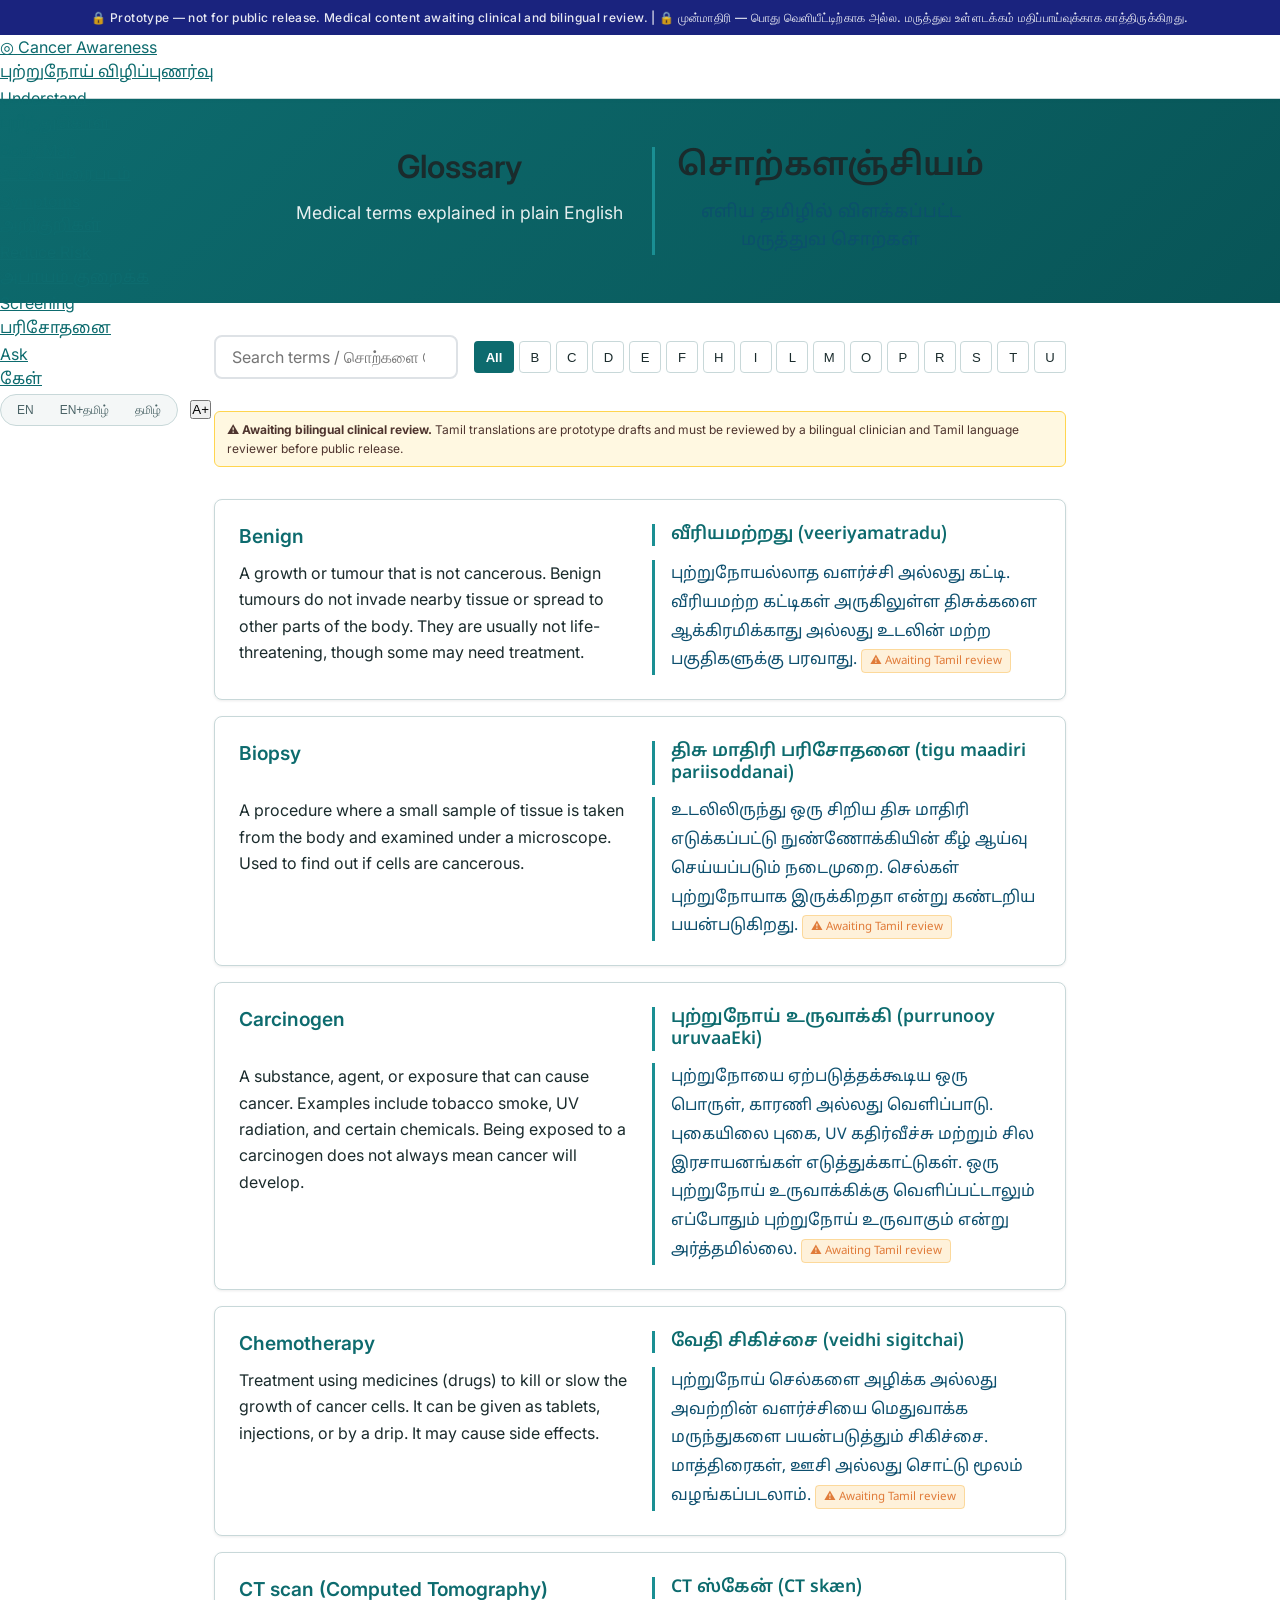
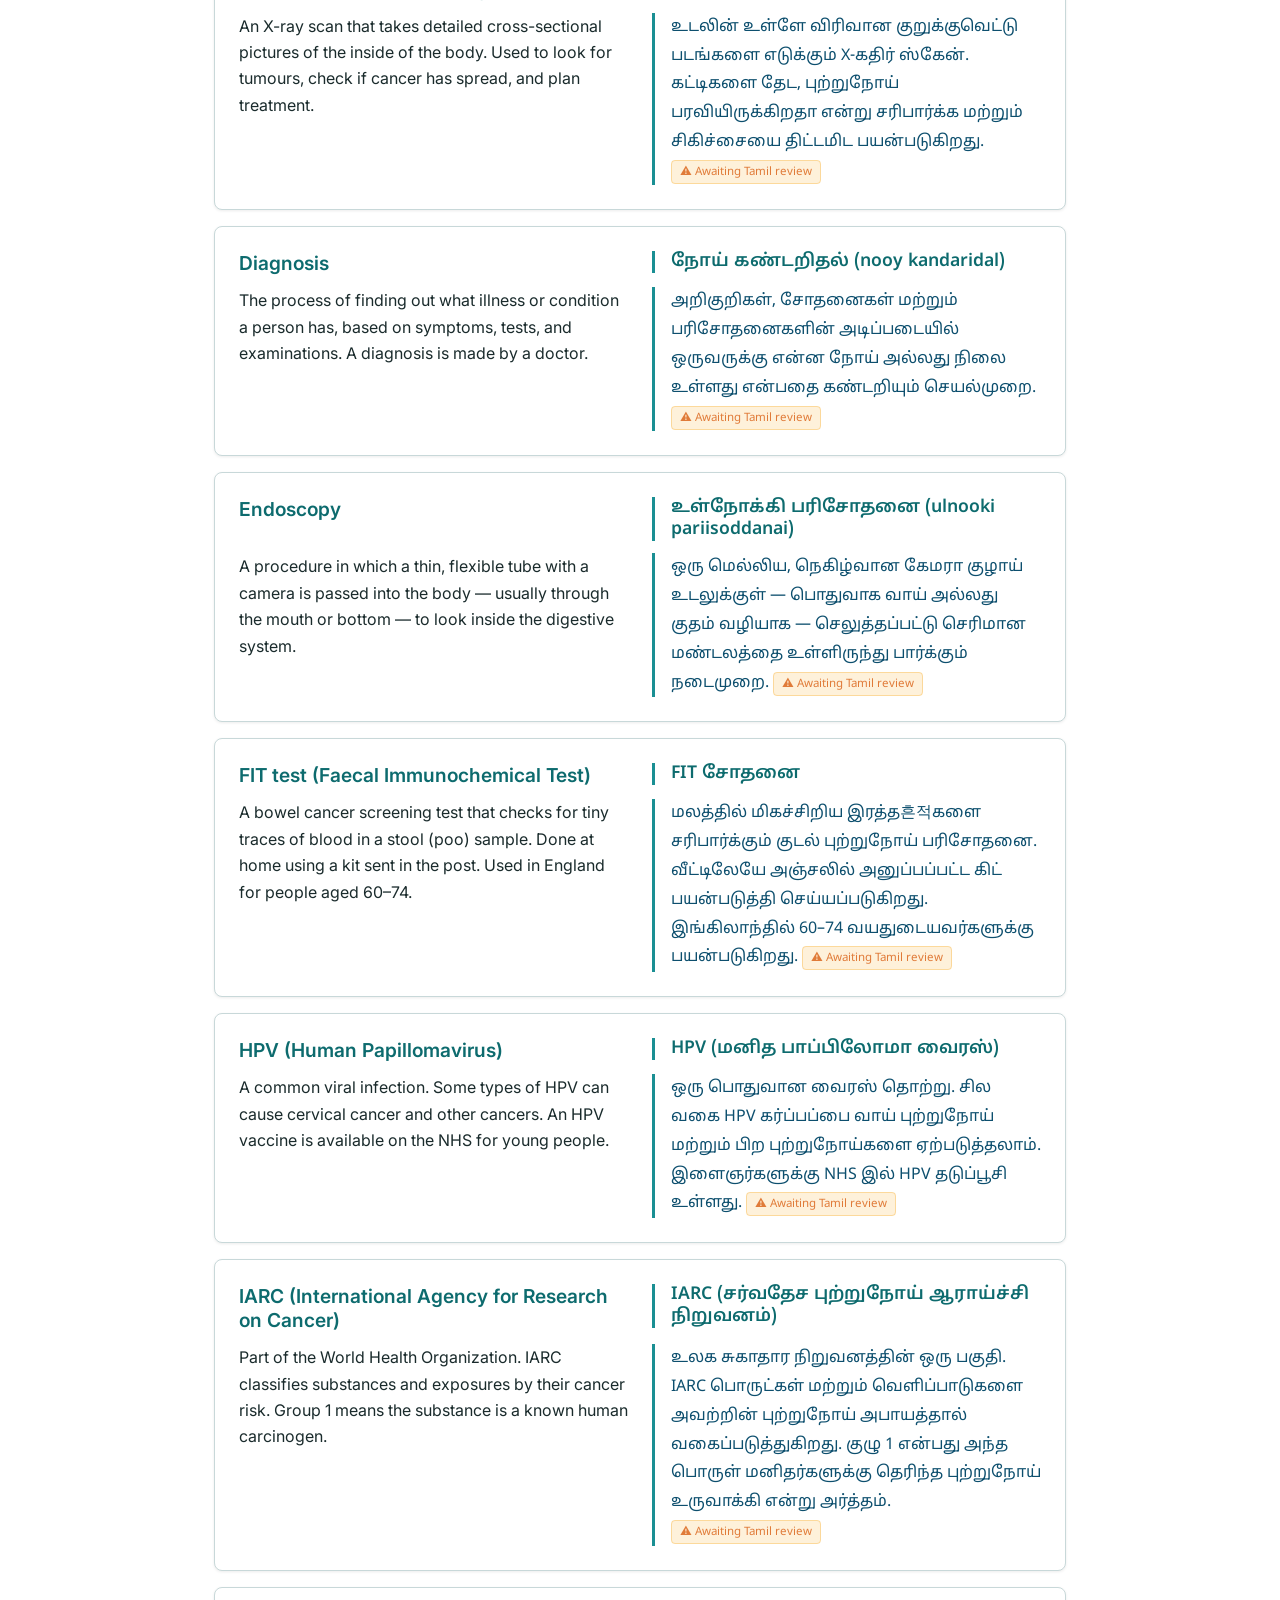
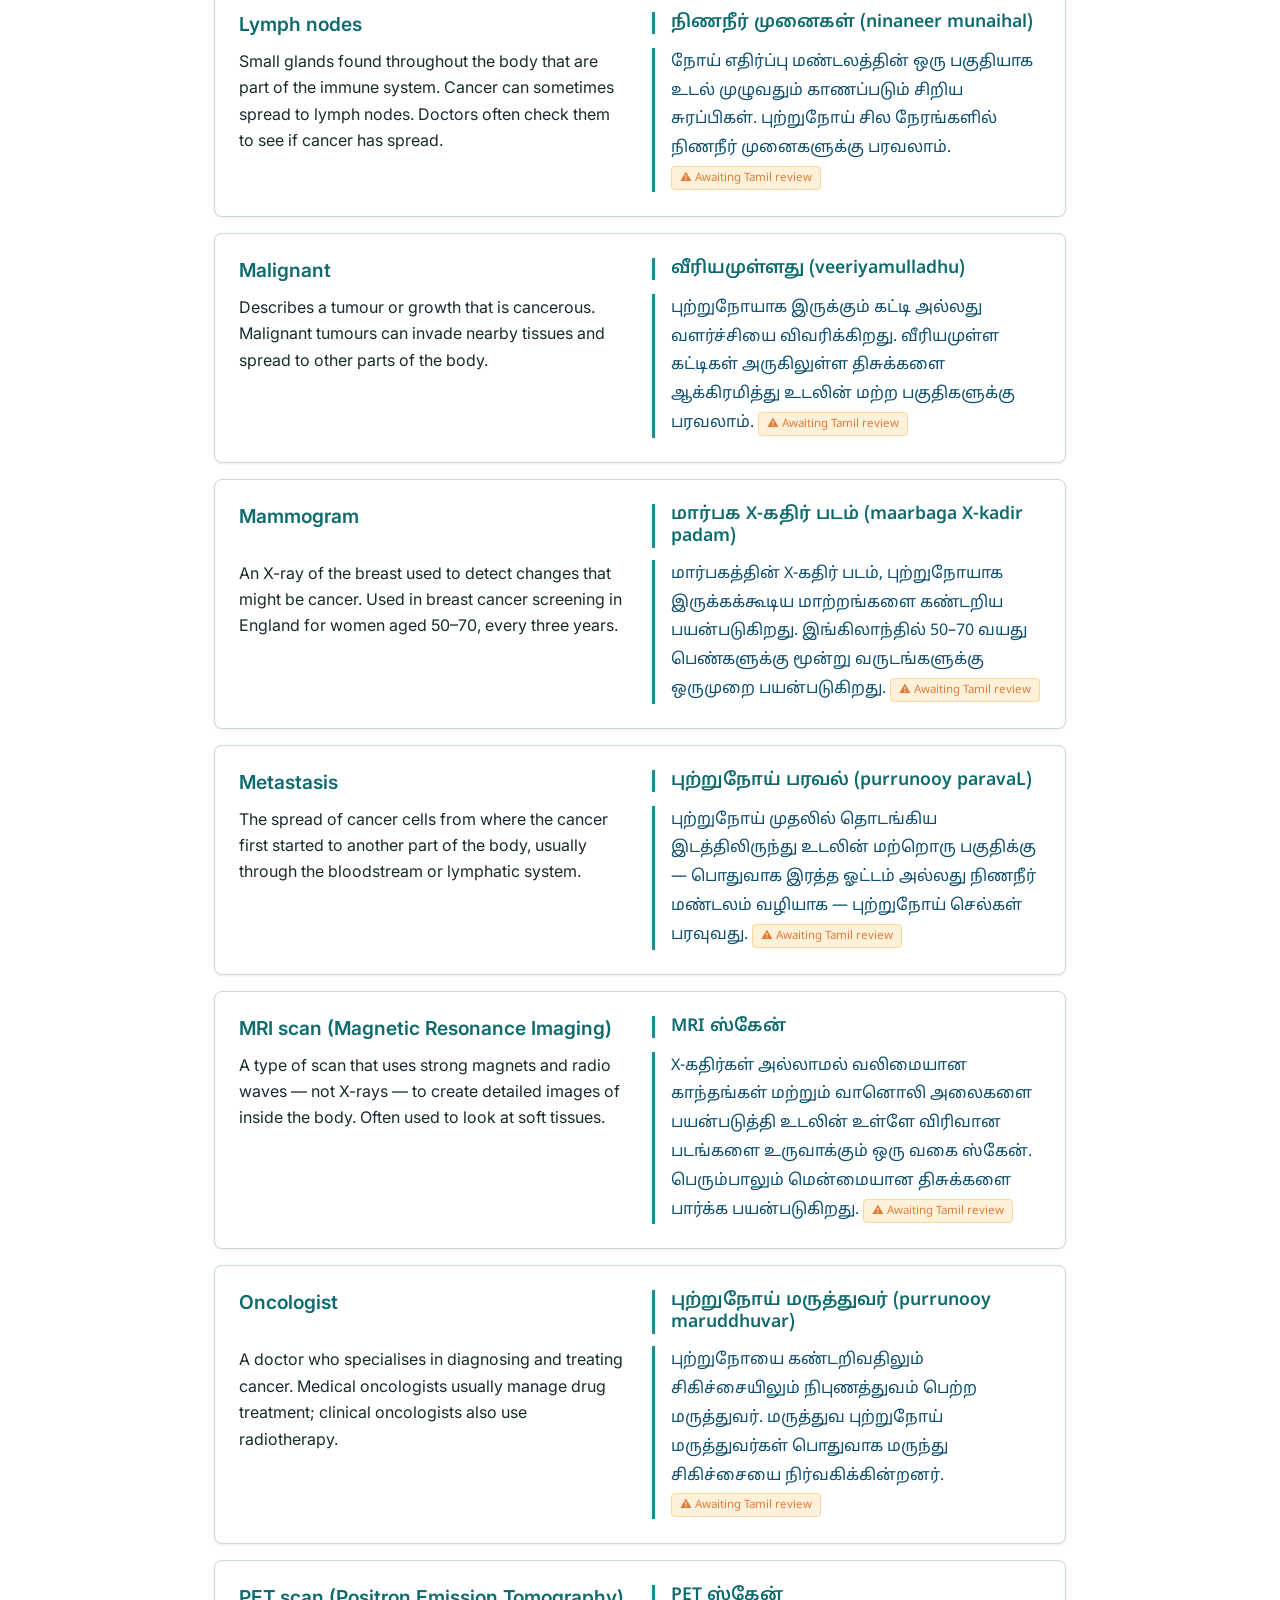
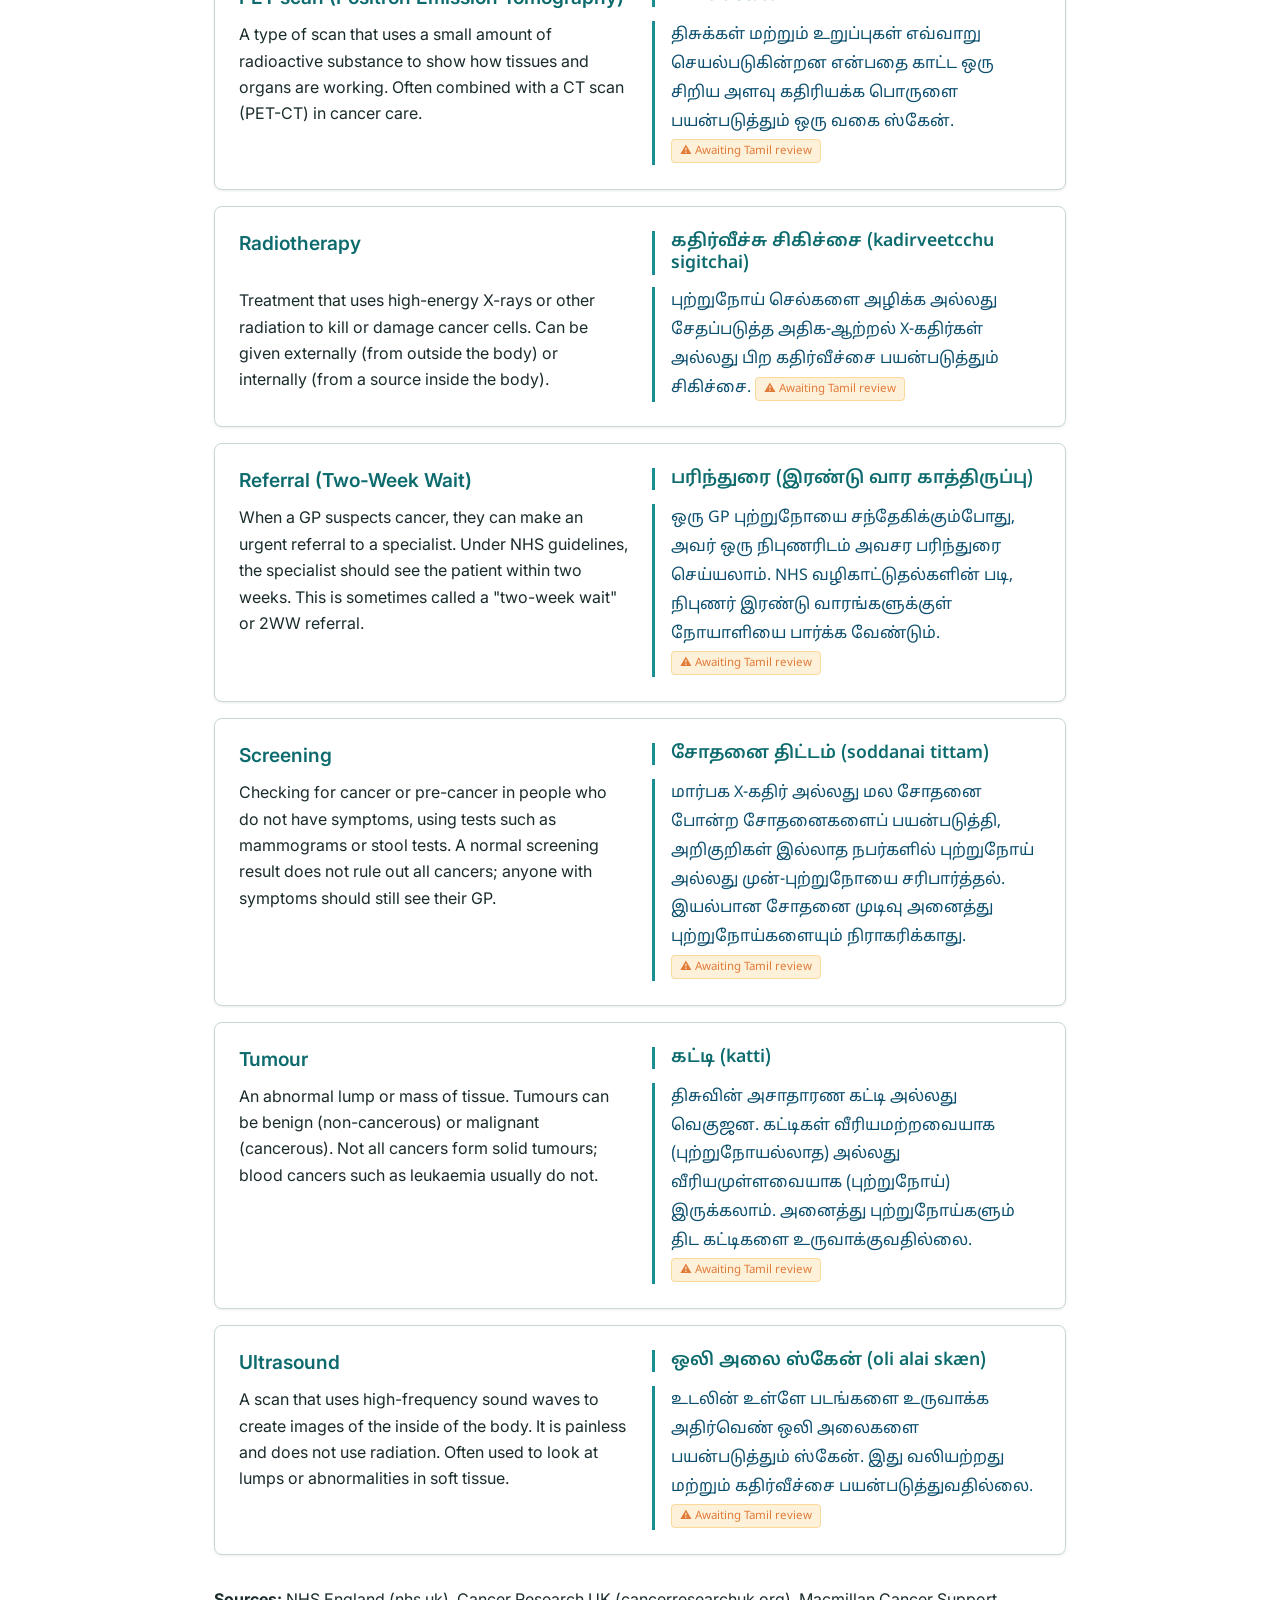
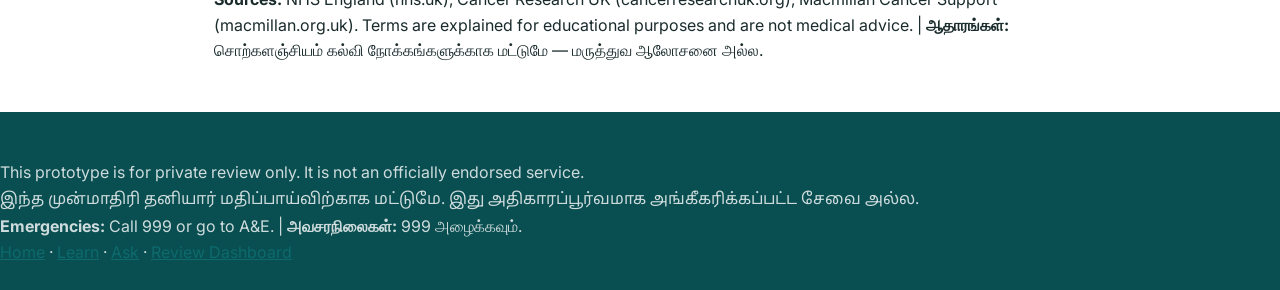
==== commit 1bec370d: "Add files via upload" ====
--- a/pages/glossary.html
+++ b/pages/glossary.html
@@ -229,7 +229,7 @@
   const btn = document.createElement('button');
   btn.textContent = l;
   btn.setAttribute('aria-label', `Filter by letter ${l}`);
-  btn.style.cssText='min-width:2rem;min-height:2rem;padding:.25rem .5rem;border:1px solid #DEE2E6;border-radius:4px;background:#fff;cursor:pointer;font-size:.82rem;font-weight:500';
+  btn.className='glossary-filter-btn'; btn.style.cssText='min-width:2rem;min-height:2rem;padding:.25rem .5rem;border:1px solid var(--clr-border);border-radius:4px;background:var(--clr-surface);color:var(--clr-text-primary);cursor:pointer;font-size:.82rem;font-weight:500';
   btn.addEventListener('click', ()=>{
     document.getElementById('glossary-search').value = '';
     renderGlossary(l);
@@ -266,7 +266,7 @@
   query.forEach(term => {
     const card = document.createElement('div');
     card.role = 'listitem';
-    card.style.cssText='border:1px solid #DEE2E6;border-radius:8px;padding:1.5rem;margin-bottom:1rem;background:#fff;box-shadow:0 1px 3px rgba(0,0,0,.08)';
+    card.className='glossary-card-item'; card.style.cssText='border:1px solid var(--clr-border);border-radius:8px;padding:1.5rem;margin-bottom:1rem;background:var(--clr-surface);box-shadow:0 1px 3px rgba(0,0,0,.08)';
     card.innerHTML = `
       <div class="bilingual-pair" style="margin-bottom:.75rem">
         <div class="bilingual-en">
@@ -281,7 +281,7 @@
           <p class="en-only" style="line-height:1.65">${term.defEn}</p>
         </div>
         <div class="bilingual-ta">
-          <p class="ta-only" style="font-family:var(--font-ta);line-height:1.8">${term.defTa} <span style="font-size:.72rem;background:#FFFBEB;color:#B45309;padding:.25rem .5rem;border-radius:4px;white-space:nowrap">⚠️ Awaiting Tamil review</span></p>
+          <p class="ta-only" style="font-family:var(--font-ta);line-height:1.8">${term.defTa} <span style="font-size:.72rem;background:rgba(245,158,11,0.15);color:var(--clr-accent);padding:.25rem .5rem;border-radius:4px;white-space:nowrap;border:1px solid rgba(245,158,11,0.3)">⚠️ Awaiting Tamil review</span></p>
         </div>
       </div>
     `;
--- a/css/style.css
+++ b/css/style.css
@@ -1135,3 +1135,110 @@
   /* Worry banner button full-width */
   .worry-banner .btn { width: 100%; text-align: center; }
 }
+
+/* ================================================================
+   ACTION RULES (symptom pages) — moved here for proper dark mode
+   ================================================================ */
+.action-rule {
+  background: #FFF3E0;
+  border-left: 4px solid var(--clr-accent);
+  border-radius: 0 var(--radius-md) var(--radius-md) 0;
+  padding: var(--sp-4) var(--sp-5);
+  margin: var(--sp-4) 0;
+}
+.action-rule-urgent {
+  background: #FFEBEE;
+  border-left-color: #D32F2F;
+}
+/* Betel/warning callout in risk page */
+.betel-warning {
+  background: #FFFDE7;
+  border: 2px solid #F9A825;
+  border-radius: var(--radius-md);
+  padding: var(--sp-4) var(--sp-6);
+  margin: var(--sp-6) 0;
+}
+
+/* ================================================================
+   DARK MODE OVERRIDES for hardcoded light components
+   ================================================================ */
+@media (prefers-color-scheme: dark) {
+  /* Info boxes */
+  .info-box-info    { background: rgba(25,118,210,0.18);  color: var(--clr-text-primary); }
+  .info-box-warn    { background: rgba(224,123,57,0.18);  color: var(--clr-text-primary); }
+  .info-box-urgent  { background: rgba(192,57,43,0.18);   color: var(--clr-text-primary); }
+  .info-box-success { background: rgba(46,125,50,0.18);   color: var(--clr-text-primary); }
+
+  /* Quiz states */
+  .quiz-option.correct { background: rgba(46,125,50,0.22);  color: var(--clr-text-primary); }
+  .quiz-option.wrong   { background: rgba(192,57,43,0.22);  color: var(--clr-text-primary); }
+  .quiz-option.selected { background: rgba(13,107,110,0.2); color: var(--clr-text-primary); }
+
+  /* Myth cards */
+  .myth-top    { background: var(--clr-surface-raised); }
+  .myth-bottom { background: var(--clr-surface); }
+
+  /* Action rules */
+  .action-rule         { background: rgba(224,123,57,0.14); color: var(--clr-text-primary); }
+  .action-rule-urgent  { background: rgba(211,47,47,0.18);  color: var(--clr-text-primary); }
+
+  /* Betel warning */
+  .betel-warning { background: rgba(249,168,37,0.12); border-color: rgba(249,168,37,0.4); }
+
+  /* Review notice */
+  .review-notice { background: rgba(255,215,0,0.1); border-color: rgba(255,213,79,0.35); color: var(--clr-text-secondary); }
+}
+
+/* ================================================================
+   CONTRAST & FONT SIZE IMPROVEMENTS (light + dark)
+   ================================================================ */
+/* Raise review-notice contrast in light mode */
+.review-notice { color: #4E342E; }
+
+/* Ensure myth-bottom adapts to dark mode */
+.myth-bottom { background: var(--clr-surface); }
+
+/* Font size floor: nothing below 13px readable on phones */
+@media (max-width: 768px) {
+  .text-xs, [class*="text-xs"] { font-size: max(var(--text-xs), 0.8125rem) !important; }
+  .info-box { font-size: max(var(--text-sm), 0.875rem); }
+  .quiz-option { font-size: max(var(--text-base), 1rem); padding: var(--sp-4) var(--sp-4); }
+  .review-notice { font-size: max(var(--text-xs), 0.8125rem); }
+  /* Myth label text */
+  .myth-label { font-size: max(var(--text-xs), 0.8125rem); }
+  /* Action rule */
+  .action-rule { font-size: max(var(--text-sm), 0.875rem); }
+}
+
+/* ================================================================
+   RISK PAGE ICON BACKGROUNDS — dark mode override
+   ================================================================ */
+@media (prefers-color-scheme: dark) {
+  .risk-icon { background: var(--clr-surface-raised) !important; }
+}
+
+/* ================================================================
+   BODY MAP LEGEND CHIPS — dark mode override
+   ================================================================ */
+/* In dark mode override all inline-styled legend chips in the body map */
+@media (prefers-color-scheme: dark) {
+  .body-svg-legend span {
+    background: var(--clr-surface-raised) !important;
+    color: var(--clr-text-primary) !important;
+    border-color: var(--clr-border) !important;
+  }
+  /* Glossary cards rendered by JS */
+  .glossary-card-item {
+    background: var(--clr-surface) !important;
+    border-color: var(--clr-border) !important;
+    color: var(--clr-text-primary) !important;
+  }
+  /* Glossary alpha filter buttons */
+  .glossary-filter-btn {
+    background: var(--clr-surface-raised) !important;
+    border-color: var(--clr-border) !important;
+    color: var(--clr-text-primary) !important;
+  }
+}
+/* Ensure legend chip font size is readable on all screens */
+.body-svg-legend span { font-size: max(0.7rem, 0.8125rem) !important; }
